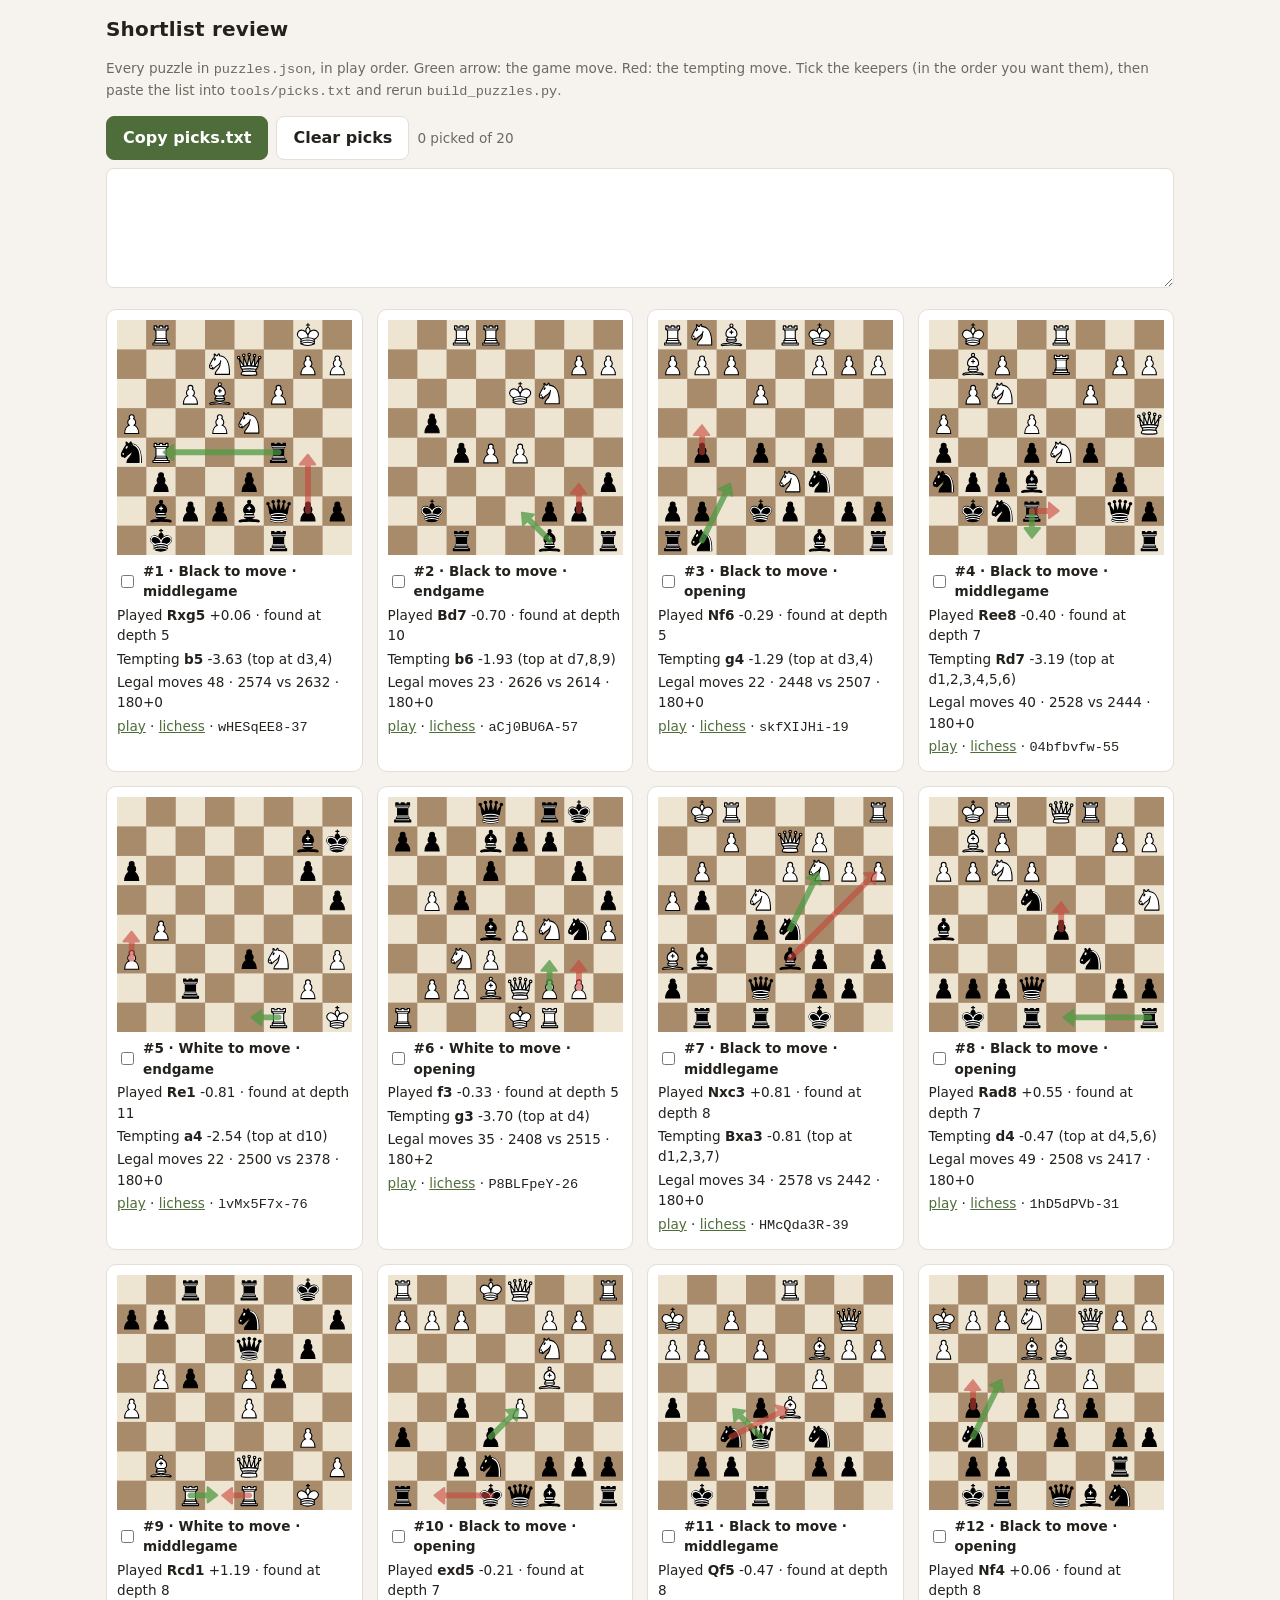
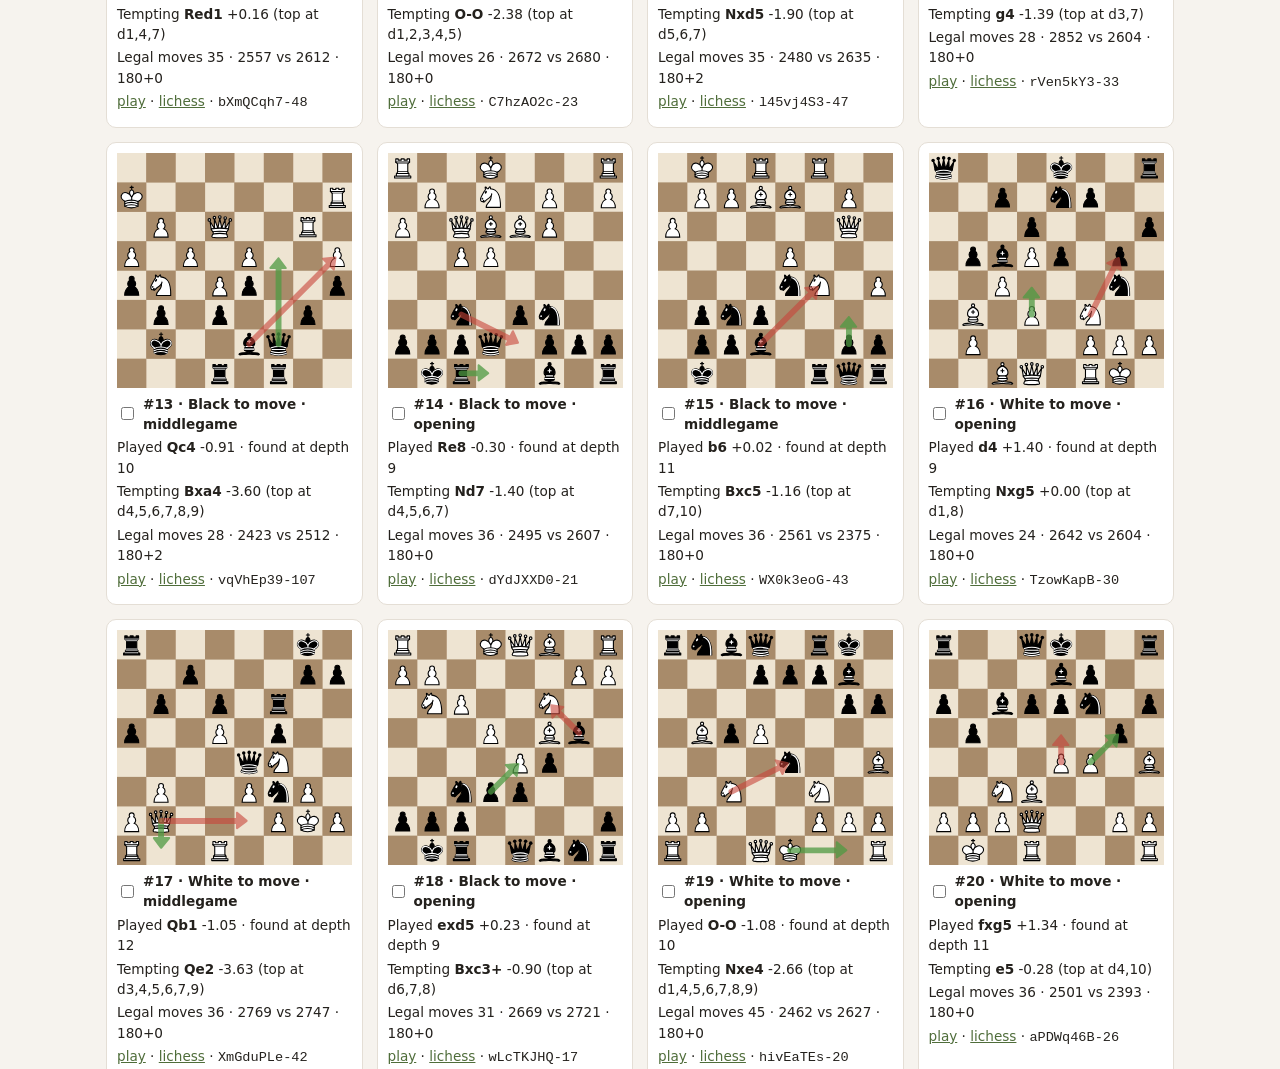
==== site/review.html @ b83c7a9b "Guess the Move prototype: filter pipeline and static daily puzzle page" ====
<!doctype html>
<html lang="en">
<head>
  <meta charset="utf-8">
  <meta name="viewport" content="width=device-width, initial-scale=1">
  <title>Shortlist Review</title>
  <link rel="stylesheet" href="vendor/cm-chessboard/assets/chessboard.css">
  <link rel="stylesheet" href="vendor/cm-chessboard/assets/extensions/arrows/arrows.css">
  <link rel="stylesheet" href="style.css">
  <style>
    main { max-width: 1100px; }
    .grid { display: grid; grid-template-columns: repeat(auto-fill, minmax(240px, 1fr)); gap: 14px; margin-top: 14px; }
    .item { background: var(--surface); border: 1px solid var(--line); border-radius: 10px; padding: 10px; font-size: 0.85rem; }
    .item.picked { outline: 3px solid var(--t-move); }
    .item .mini { width: 100%; margin-bottom: 6px; }
    .item p { margin: 3px 0; }
    .item label { display: flex; gap: 6px; align-items: center; font-weight: 600; cursor: pointer; }
    .bar { display: flex; gap: 8px; flex-wrap: wrap; align-items: center; margin-top: 12px; }
    .legend { color: var(--muted); font-size: 0.85rem; }
    textarea { width: 100%; height: 120px; margin-top: 8px; font-family: ui-monospace, Menlo, monospace; background: var(--surface); color: var(--text); border: 1px solid var(--line); border-radius: 8px; }
  </style>
</head>
<body>
  <main>
    <h1 style="margin-top:14px">Shortlist review</h1>
    <p class="legend">Every puzzle in <code>puzzles.json</code>, in play order. Green arrow: the game move. Red: the tempting move.
      Tick the keepers (in the order you want them), then paste the list into <code>tools/picks.txt</code> and rerun <code>build_puzzles.py</code>.</p>
    <div class="bar">
      <button class="btn primary" id="copy">Copy picks.txt</button>
      <button class="btn" id="clear">Clear picks</button>
      <span id="count" class="legend"></span>
    </div>
    <textarea id="out" readonly></textarea>
    <div class="grid" id="grid"></div>
  </main>
  <script type="module">
    import {Chessboard, COLOR, BORDER_TYPE} from "./vendor/cm-chessboard/Chessboard.js"
    import {Arrows, ARROW_TYPE} from "./vendor/cm-chessboard/extensions/arrows/Arrows.js"

    const KEY = "gtm:review:picks"
    let picks = []
    try { picks = JSON.parse(localStorage.getItem(KEY) || "[]") } catch {}
    const esc = s => String(s).replace(/[&<>"']/g, c => ({"&": "&amp;", "<": "&lt;", ">": "&gt;", '"': "&quot;", "'": "&#39;"}[c]))
    const ev = cp => (cp >= 0 ? "+" : "") + (cp / 100).toFixed(2)

    const {puzzles} = await (await fetch("puzzles.json")).json()
    const grid = document.getElementById("grid")
    puzzles.forEach((p, i) => {
      const el = document.createElement("div")
      el.className = "item"
      el.dataset.id = p.id
      const side = p.fen.split(" ")[1] === "w" ? "White" : "Black"
      el.innerHTML = `
        <div class="mini"></div>
        <label><input type="checkbox"> #${i + 1} · ${side} to move · ${p.phase}</label>
        <p>Played <b>${esc(p.played.san)}</b> ${ev(p.played.cp)} · found at depth ${p.foundDepth}</p>
        <p>Tempting <b>${esc(p.tempting.san)}</b> ${ev(p.tempting.cp)} (top at d${p.tempting.depths.join(",")})</p>
        <p>Legal moves ${Object.keys(p.moves).length} · ${esc(p.game.whiteElo)} vs ${esc(p.game.blackElo)} · ${esc(p.game.timeControl)}</p>
        <p><a href="index.html?n=${i + 1}">play</a> · <a href="${esc(p.game.url)}#${p.history.length}" target="_blank" rel="noopener">lichess</a> · <code>${esc(p.id)}</code></p>`
      grid.appendChild(el)
      const b = new Chessboard(el.querySelector(".mini"), {
        position: p.fen, orientation: side === "White" ? COLOR.white : COLOR.black,
        assetsUrl: "./vendor/cm-chessboard/assets/",
        style: {cssClass: "gtm", borderType: BORDER_TYPE.none, showCoordinates: false, animationDuration: 0},
        extensions: [{class: Arrows}],
      })
      b.addArrow(ARROW_TYPE.success, p.played.uci.slice(0, 2), p.played.uci.slice(2, 4))
      b.addArrow(ARROW_TYPE.danger, p.tempting.uci.slice(0, 2), p.tempting.uci.slice(2, 4))
      const box = el.querySelector("input")
      box.checked = picks.includes(p.id)
      box.onchange = () => {
        picks = picks.filter(x => x !== p.id)
        if (box.checked) picks.push(p.id)
        render()
      }
    })

    function render() {
      try { localStorage.setItem(KEY, JSON.stringify(picks)) } catch {}
      document.querySelectorAll(".item").forEach(el => el.classList.toggle("picked", picks.includes(el.dataset.id)))
      document.getElementById("out").value = picks.join("\n")
      document.getElementById("count").textContent = `${picks.length} picked of ${puzzles.length}`
    }
    document.getElementById("copy").onclick = () => navigator.clipboard.writeText(picks.join("\n") + "\n")
    document.getElementById("clear").onclick = () => {
      picks = []
      document.querySelectorAll(".item input").forEach(b => b.checked = false)
      render()
    }
    render()
  </script>
</body>
</html>
---- site/vendor/cm-chessboard/assets/chessboard.css ----
.cm-chessboard .board.input-enabled .square {
  cursor: pointer; }

.cm-chessboard .coordinates, .cm-chessboard .markers-layer, .cm-chessboard .pieces-layer, .cm-chessboard .markers-top-layer {
  pointer-events: none; }

.cm-chessboard-content .list-inline {
  padding-left: 0;
  list-style: none; }

.cm-chessboard-content .list-inline-item {
  display: inline-block; }
  .cm-chessboard-content .list-inline-item:not(:last-child) {
    margin-right: 1rem; }

.cm-chessboard-content .list-inline {
  padding-left: 0;
  list-style: none; }

.cm-chessboard-content .list-inline-item {
  display: inline-block; }
  .cm-chessboard-content .list-inline-item:not(:last-child) {
    margin-right: 1rem; }

.cm-chessboard-accessibility.visually-hidden {
  width: 1px;
  height: 1px;
  padding: 0;
  margin: -1px;
  overflow: hidden;
  clip: rect(0, 0, 0, 0);
  white-space: nowrap;
  border: 0; }

.cm-chessboard-accessibility button:disabled,
.cm-chessboard-accessibility button:disabled:hover {
  opacity: 0.5;
  cursor: not-allowed;
  pointer-events: none; }

.cm-chessboard.default .board .square.white {
  fill: #ecdab9; }

.cm-chessboard.default .board .square.black {
  fill: #c5a076; }

.cm-chessboard.default.border-type-thin .board .border {
  stroke: #c5a076;
  stroke-width: 0.7%;
  fill: #c5a076; }

.cm-chessboard.default.border-type-none .board .border {
  stroke: #c5a076;
  stroke-width: 0;
  fill: #c5a076; }

.cm-chessboard.default.border-type-frame .board .border {
  fill: #ecdab9;
  stroke: none; }

.cm-chessboard.default.border-type-frame .board .border-inner {
  fill: #c5a076;
  stroke: #c5a076;
  stroke-width: 0.7%; }

.cm-chessboard.default .coordinates {
  pointer-events: none;
  user-select: none; }
  .cm-chessboard.default .coordinates .coordinate {
    fill: #b5936d;
    font-size: 7px;
    cursor: default; }
    .cm-chessboard.default .coordinates .coordinate.black {
      fill: #eeddbf; }
    .cm-chessboard.default .coordinates .coordinate.white {
      fill: #b5936d; }

.cm-chessboard.default-contrast .board .square.white {
  fill: #ecdab9; }

.cm-chessboard.default-contrast .board .square.black {
  fill: #c5a076; }

.cm-chessboard.default-contrast.border-type-thin .board .border {
  stroke: #c5a076;
  stroke-width: 0.7%;
  fill: #c5a076; }

.cm-chessboard.default-contrast.border-type-none .board .border {
  stroke: #c5a076;
  stroke-width: 0;
  fill: #c5a076; }

.cm-chessboard.default-contrast.border-type-frame .board .border {
  fill: #ecdab9;
  stroke: none; }

.cm-chessboard.default-contrast.border-type-frame .board .border-inner {
  fill: #c5a076;
  stroke: #c5a076;
  stroke-width: 0.7%; }

.cm-chessboard.default-contrast .coordinates {
  pointer-events: none;
  user-select: none; }
  .cm-chessboard.default-contrast .coordinates .coordinate {
    fill: #b5936d;
    font-size: 7px;
    cursor: default; }
    .cm-chessboard.default-contrast .coordinates .coordinate.black {
      fill: #333; }
    .cm-chessboard.default-contrast .coordinates .coordinate.white {
      fill: #333; }

.cm-chessboard.green .board .square.white {
  fill: #E0DDCC; }

.cm-chessboard.green .board .square.black {
  fill: #4c946a; }

.cm-chessboard.green.border-type-thin .board .border {
  stroke: #4c946a;
  stroke-width: 0.7%;
  fill: #4c946a; }

.cm-chessboard.green.border-type-none .board .border {
  stroke: #4c946a;
  stroke-width: 0;
  fill: #4c946a; }

.cm-chessboard.green.border-type-frame .board .border {
  fill: #E0DDCC;
  stroke: none; }

.cm-chessboard.green.border-type-frame .board .border-inner {
  fill: #4c946a;
  stroke: #4c946a;
  stroke-width: 0.7%; }

.cm-chessboard.green .coordinates {
  pointer-events: none;
  user-select: none; }
  .cm-chessboard.green .coordinates .coordinate {
    fill: #468862;
    font-size: 7px;
    cursor: default; }
    .cm-chessboard.green .coordinates .coordinate.black {
      fill: #e2e0d0; }
    .cm-chessboard.green .coordinates .coordinate.white {
      fill: #468862; }

.cm-chessboard.blue .board .square.white {
  fill: #d8ecfb; }

.cm-chessboard.blue .board .square.black {
  fill: #86afcf; }

.cm-chessboard.blue.border-type-thin .board .border {
  stroke: #86afcf;
  stroke-width: 0.7%;
  fill: #86afcf; }

.cm-chessboard.blue.border-type-none .board .border {
  stroke: #86afcf;
  stroke-width: 0;
  fill: #86afcf; }

.cm-chessboard.blue.border-type-frame .board .border {
  fill: #d8ecfb;
  stroke: none; }

.cm-chessboard.blue.border-type-frame .board .border-inner {
  fill: #86afcf;
  stroke: #86afcf;
  stroke-width: 0.7%; }

.cm-chessboard.blue .coordinates {
  pointer-events: none;
  user-select: none; }
  .cm-chessboard.blue .coordinates .coordinate {
    fill: #7ba1be;
    font-size: 7px;
    cursor: default; }
    .cm-chessboard.blue .coordinates .coordinate.black {
      fill: #dbeefb; }
    .cm-chessboard.blue .coordinates .coordinate.white {
      fill: #7ba1be; }

.cm-chessboard.chess-club .board .square.white {
  fill: #E6D3B1; }

.cm-chessboard.chess-club .board .square.black {
  fill: #AF6B3F; }

.cm-chessboard.chess-club.border-type-thin .board .border {
  stroke: #692e2b;
  stroke-width: 0.7%;
  fill: #AF6B3F; }

.cm-chessboard.chess-club.border-type-none .board .border {
  stroke: #692e2b;
  stroke-width: 0;
  fill: #AF6B3F; }

.cm-chessboard.chess-club.border-type-frame .board .border {
  fill: #692e2b;
  stroke: none; }

.cm-chessboard.chess-club.border-type-frame .board .border-inner {
  fill: #AF6B3F;
  stroke: #692e2b;
  stroke-width: 0.7%; }

.cm-chessboard.chess-club .coordinates {
  pointer-events: none;
  user-select: none; }
  .cm-chessboard.chess-club .coordinates .coordinate {
    fill: #E6D3B1;
    font-size: 7px;
    cursor: default; }
    .cm-chessboard.chess-club .coordinates .coordinate.black {
      fill: #E6D3B1; }
    .cm-chessboard.chess-club .coordinates .coordinate.white {
      fill: #AF6B3F; }

.cm-chessboard.chessboard-js .board .square.white {
  fill: #f0d9b5; }

.cm-chessboard.chessboard-js .board .square.black {
  fill: #b58863; }

.cm-chessboard.chessboard-js.border-type-thin .board .border {
  stroke: #404040;
  stroke-width: 0.7%;
  fill: #b58863; }

.cm-chessboard.chessboard-js.border-type-none .board .border {
  stroke: #404040;
  stroke-width: 0;
  fill: #b58863; }

.cm-chessboard.chessboard-js.border-type-frame .board .border {
  fill: #f0d9b5;
  stroke: none; }

.cm-chessboard.chessboard-js.border-type-frame .board .border-inner {
  fill: #b58863;
  stroke: #404040;
  stroke-width: 0.7%; }

.cm-chessboard.chessboard-js .coordinates {
  pointer-events: none;
  user-select: none; }
  .cm-chessboard.chessboard-js .coordinates .coordinate {
    fill: #404040;
    font-size: 7px;
    cursor: default; }
    .cm-chessboard.chessboard-js .coordinates .coordinate.black {
      fill: #f0d9b5; }
    .cm-chessboard.chessboard-js .coordinates .coordinate.white {
      fill: #b58863; }

.cm-chessboard.black-and-white .board .square.white {
  fill: #ffffff; }

.cm-chessboard.black-and-white .board .square.black {
  fill: #9c9c9c; }

.cm-chessboard.black-and-white.border-type-thin .board .border {
  stroke: #9c9c9c;
  stroke-width: 0.7%;
  fill: #9c9c9c; }

.cm-chessboard.black-and-white.border-type-none .board .border {
  stroke: #9c9c9c;
  stroke-width: 0;
  fill: #9c9c9c; }

.cm-chessboard.black-and-white.border-type-frame .board .border {
  fill: #ffffff;
  stroke: none; }

.cm-chessboard.black-and-white.border-type-frame .board .border-inner {
  fill: #9c9c9c;
  stroke: #9c9c9c;
  stroke-width: 0.7%; }

.cm-chessboard.black-and-white .coordinates {
  pointer-events: none;
  user-select: none; }
  .cm-chessboard.black-and-white .coordinates .coordinate {
    fill: #909090;
    font-size: 7px;
    cursor: default; }
    .cm-chessboard.black-and-white .coordinates .coordinate.black {
      fill: white; }
    .cm-chessboard.black-and-white .coordinates .coordinate.white {
      fill: #909090; }

/* Keyboard focus indicator for accessibility */
.cm-chessboard .keyboard-focus-indicator .keyboard-focus {
  fill: none;
  stroke: #0066cc;
  stroke-width: 3px;
  pointer-events: none; }

.cm-chessboard .keyboard-focus-indicator .keyboard-from-square {
  fill: rgba(0, 102, 204, 0.3);
  stroke: #0066cc;
  stroke-width: 2px;
  pointer-events: none; }

/* High contrast focus indicator */
.cm-chessboard:focus {
  outline: 2px solid #0066cc;
  outline-offset: 2px; }

/*# sourceMappingURL=chessboard.css.map */
---- site/vendor/cm-chessboard/assets/extensions/arrows/arrows.css ----
.cm-chessboard .arrow-warning .arrow-head {
  fill: orange;
  fill-rule: nonzero;
}
.cm-chessboard .arrow-warning .arrow-line {
  stroke: orange;
  stroke-linecap: round;
  opacity: 0.6;
}
.cm-chessboard .arrow-danger .arrow-head {
  fill: red;
  fill-rule: nonzero;
}
.cm-chessboard .arrow-danger .arrow-line {
  stroke: red;
  stroke-linecap: round;
  opacity: 0.5;
}
.cm-chessboard .arrow-success .arrow-head {
  fill: green;
  fill-rule: nonzero;
}
.cm-chessboard .arrow-success .arrow-line {
  stroke: green;
  stroke-linecap: round;
  opacity: 0.5;
}
.cm-chessboard .arrow-info .arrow-head {
  fill: blue;
  fill-rule: nonzero;
}
.cm-chessboard .arrow-info .arrow-line {
  stroke: blue;
  stroke-linecap: round;
  opacity: 0.4;
}
.cm-chessboard .arrow-secondary .arrow-head {
  fill: #666;
  fill-rule: nonzero;
}
.cm-chessboard .arrow-secondary .arrow-line {
  stroke: #666;
  stroke-linecap: butt;
  opacity: 0.5;
}

/*# sourceMappingURL=arrows.css.map */
---- site/style.css ----
:root {
  --bg: #f6f3ee;
  --surface: #ffffff;
  --text: #24211d;
  --muted: #6f6860;
  --line: #e4ded5;
  --accent: #4f6d3a;
  --accent-text: #ffffff;
  --sq-light: #eee4d2;
  --sq-dark: #a88b6a;
  --coord-light: #8c7154;
  --coord-dark: #f3ebdd;
  --t-move: #4f9a43;
  --t-excellent: #d1a72c;
  --t-good: #db7d2b;
  --t-mistake: #c8453a;
  --t-blunder: #2d2a27;
  --t-empty: #e9e3da;
  --mark: rgba(214, 177, 58, 0.45);
  color-scheme: light;
}

@media (prefers-color-scheme: dark) {
  :root:not([data-theme="light"]) {
    --bg: #1b1a18;
    --surface: #252321;
    --text: #ece7df;
    --muted: #a39b90;
    --line: #38342f;
    --accent: #7fa65f;
    --accent-text: #15140f;
    --sq-light: #d9cdb8;
    --sq-dark: #8e7357;
    --t-blunder: #5c5650;
    --t-empty: #34312d;
    color-scheme: dark;
  }
}

:root[data-theme="dark"] {
  --bg: #1b1a18;
  --surface: #252321;
  --text: #ece7df;
  --muted: #a39b90;
  --line: #38342f;
  --accent: #7fa65f;
  --accent-text: #15140f;
  --sq-light: #d9cdb8;
  --sq-dark: #8e7357;
  --t-blunder: #5c5650;
  --t-empty: #34312d;
  color-scheme: dark;
}

* { box-sizing: border-box; }

html { -webkit-text-size-adjust: 100%; }

body {
  margin: 0;
  background: var(--bg);
  color: var(--text);
  font: 16px/1.5 system-ui, -apple-system, "Segoe UI", sans-serif;
}

a { color: var(--accent); }

.top, main, .foot {
  max-width: 560px;
  margin: 0 auto;
  padding: 0 16px;
}

.top {
  display: flex;
  align-items: center;
  justify-content: space-between;
  gap: 12px;
  padding-top: 14px;
  padding-bottom: 6px;
  border-bottom: 1px solid var(--line);
}

h1 {
  font-size: 1.25rem;
  letter-spacing: 0.01em;
  margin: 0;
}

.day-nav {
  display: flex;
  align-items: center;
  gap: 6px;
  font-size: 0.9rem;
  color: var(--muted);
  font-variant-numeric: tabular-nums;
}

.icon-btn {
  width: 32px;
  height: 32px;
  border-radius: 8px;
  border: 1px solid var(--line);
  background: var(--surface);
  color: var(--text);
  font-size: 1.2rem;
  line-height: 1;
  cursor: pointer;
}

.icon-btn:disabled { opacity: 0.35; cursor: default; }

.prompt { margin: 14px 0 10px; }
.prompt-main { margin: 0; font-size: 1.05rem; }
.prompt-sub { margin: 2px 0 0; color: var(--muted); font-size: 0.85rem; }
.elo, .muted { color: var(--muted); font-weight: normal; }

.board-wrap {
  width: 100%;
  border-radius: 6px;
  overflow: hidden;
  box-shadow: 0 2px 12px rgba(0, 0, 0, 0.12);
}

#board { width: 100%; }

/* Board theme */
.cm-chessboard.gtm .board .square.white { fill: var(--sq-light); }
.cm-chessboard.gtm .board .square.black { fill: var(--sq-dark); }
.cm-chessboard.gtm.border-type-none .board .border { stroke-width: 0; fill: var(--sq-dark); }
.cm-chessboard.gtm .coordinates .coordinate { font-size: 7px; pointer-events: none; user-select: none; }
.cm-chessboard.gtm .coordinates .coordinate.black { fill: var(--coord-dark); }
.cm-chessboard.gtm .coordinates .coordinate.white { fill: var(--coord-light); }
.cm-chessboard .markers .marker.marker-square { fill: var(--mark); opacity: 1; }
.cm-chessboard .arrow-success .arrow-head { fill: var(--t-move); }
.cm-chessboard .arrow-success .arrow-line { stroke: var(--t-move); opacity: 0.75; }
.cm-chessboard .arrow-danger .arrow-head { fill: var(--t-mistake); }
.cm-chessboard .arrow-danger .arrow-line { stroke: var(--t-mistake); opacity: 0.6; }

/* Tries */
.tries {
  display: grid;
  grid-template-columns: repeat(3, 1fr);
  gap: 8px;
  margin: 14px 0 8px;
}

.try {
  height: 44px;
  border-radius: 8px;
  display: flex;
  align-items: center;
  justify-content: center;
  font-weight: 700;
  font-size: 1.05rem;
  color: #fff;
  background: var(--t-empty);
  transition: background 0.25s;
}

.try.tier-excellent { background: var(--t-excellent); color: #2b2210; }
.try.tier-move { background: var(--t-move); }
.try.tier-good { background: var(--t-good); }
.try.tier-mistake { background: var(--t-mistake); }
.try.tier-blunder { background: var(--t-blunder); }

.feedback {
  min-height: 1.5em;
  margin: 4px 0 0;
  font-weight: 600;
}

.feedback.tier-move { color: var(--t-move); }
.feedback.tier-mistake, .feedback.tier-blunder { color: var(--t-mistake); }
.feedback.tier-good { color: var(--t-good); }
.feedback.tier-excellent { color: var(--t-excellent); }

.hint { margin: 2px 0 0; color: var(--muted); min-height: 1.5em; }

/* Reveal */
.reveal { margin: 18px 0 8px; }

.card {
  background: var(--surface);
  border: 1px solid var(--line);
  border-radius: 10px;
  padding: 12px 14px;
  margin-bottom: 12px;
}

.card h2 {
  font-size: 1.05rem;
  margin: 0 0 6px;
  display: flex;
  align-items: center;
  gap: 8px;
  flex-wrap: wrap;
}

.card p { margin: 6px 0; }

.dot {
  width: 10px;
  height: 10px;
  border-radius: 50%;
  display: inline-block;
}

.dot.ok { background: var(--t-move); }
.dot.bad { background: var(--t-mistake); }

.move-chip {
  font-family: ui-monospace, SFMono-Regular, Menlo, monospace;
  background: var(--bg);
  border: 1px solid var(--line);
  border-radius: 6px;
  padding: 0 6px;
}

.line-label {
  font-size: 0.75rem;
  text-transform: uppercase;
  letter-spacing: 0.06em;
  color: var(--muted);
  margin-bottom: 2px !important;
}

.line { display: flex; flex-wrap: wrap; gap: 4px; }

.step {
  font: inherit;
  font-family: ui-monospace, SFMono-Regular, Menlo, monospace;
  font-size: 0.9rem;
  background: transparent;
  color: var(--text);
  border: 1px solid transparent;
  border-radius: 6px;
  padding: 1px 5px;
  cursor: pointer;
}

.step:hover { border-color: var(--line); }
.step.active { background: var(--accent); color: var(--accent-text); }
.step .num { color: var(--muted); margin-right: 2px; }
.step.active .num { color: inherit; }

.meta { font-size: 0.92rem; }
.mono { font-family: ui-monospace, SFMono-Regular, Menlo, monospace; font-size: 0.85rem; }
details summary { cursor: pointer; color: var(--muted); }

.share-row { display: flex; gap: 8px; flex-wrap: wrap; }

.btn {
  font: inherit;
  font-weight: 600;
  padding: 9px 16px;
  border-radius: 8px;
  border: 1px solid var(--line);
  background: var(--surface);
  color: var(--text);
  cursor: pointer;
}

.btn.primary { background: var(--accent); color: var(--accent-text); border-color: var(--accent); }

.share-preview {
  margin: 10px 0 0;
  padding: 8px 10px;
  border-radius: 8px;
  background: var(--surface);
  border: 1px dashed var(--line);
  font-size: 0.9rem;
  white-space: pre-wrap;
}

.foot {
  margin-top: 28px;
  padding-bottom: 28px;
  color: var(--muted);
  font-size: 0.8rem;
}

/* Wide screens: reveal sits beside the board so lines can be stepped through */
@media (min-width: 980px) {
  body.revealed .top, body.revealed .foot { max-width: 1080px; }
  body.revealed main {
    max-width: 1080px;
    display: grid;
    grid-template-columns: minmax(0, 540px) minmax(0, 1fr);
    gap: 28px;
    align-items: start;
  }
  body.revealed .reveal { margin-top: 14px; }
}
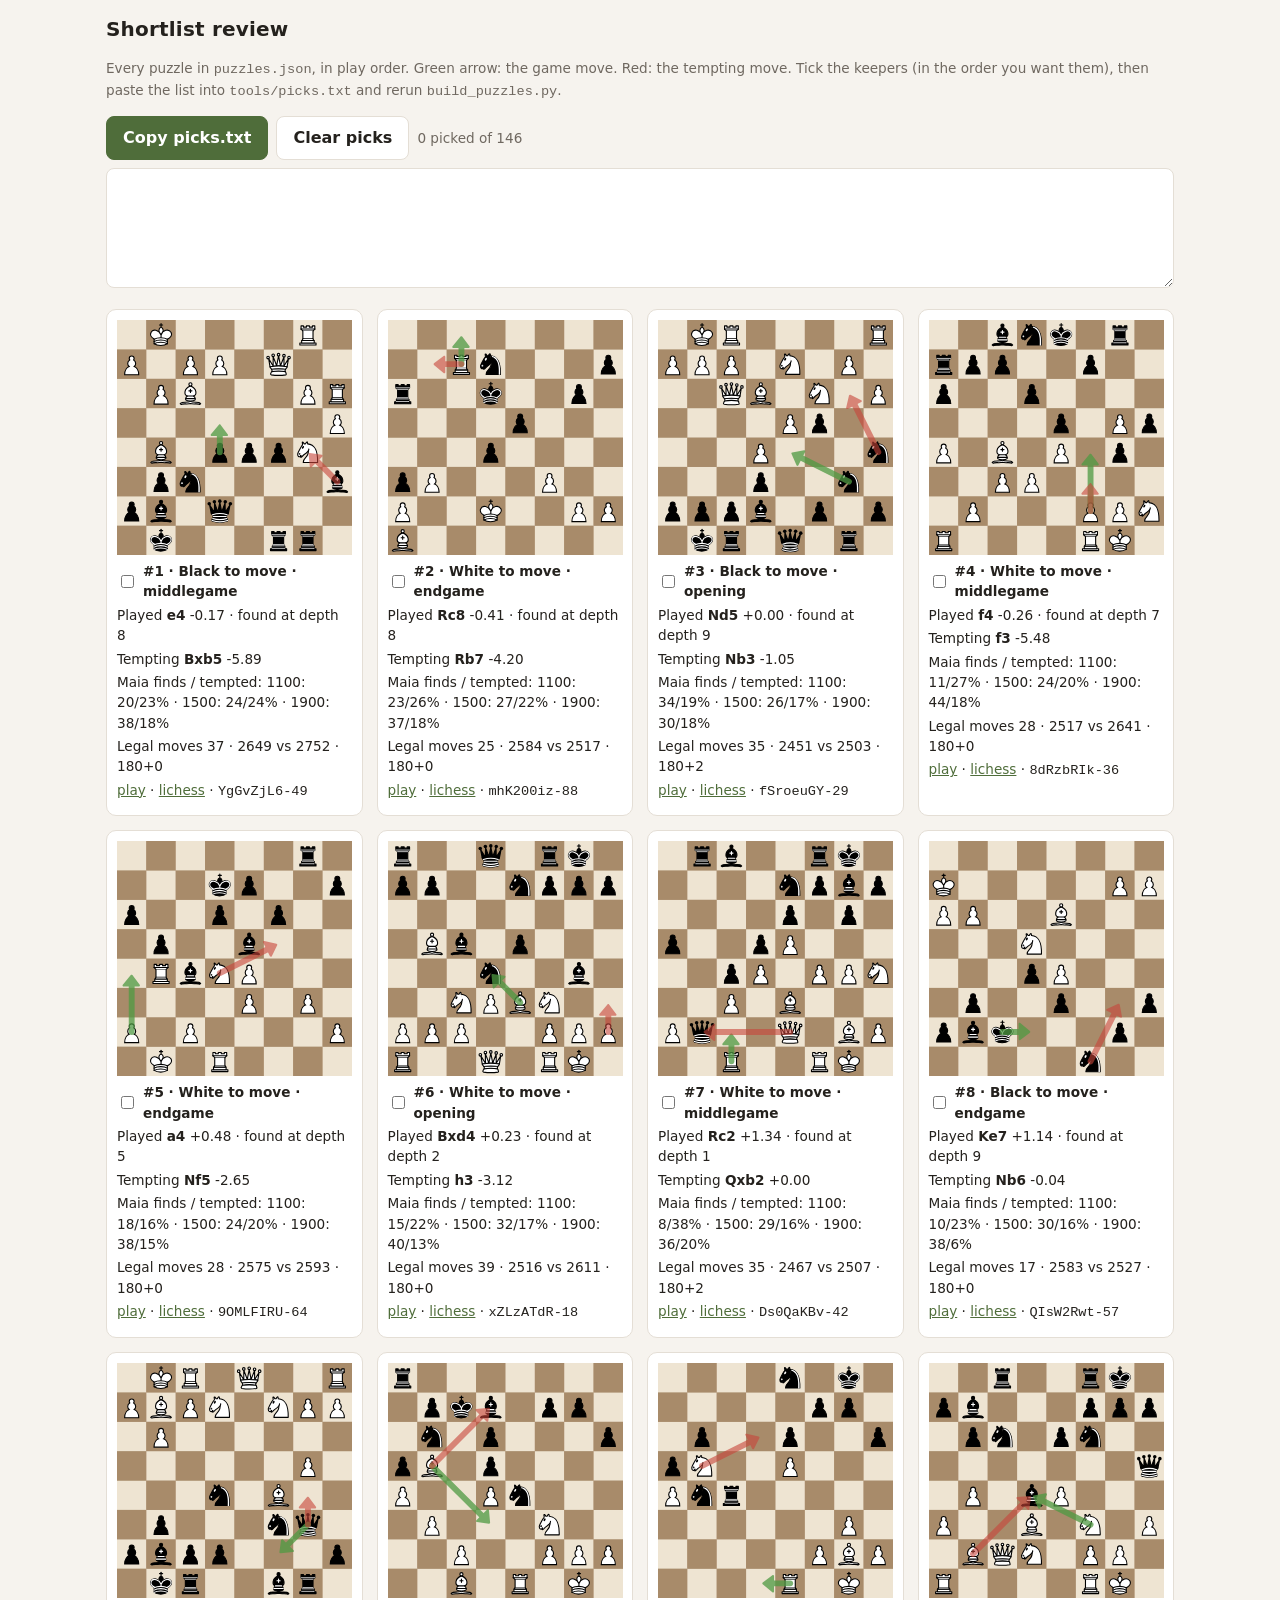
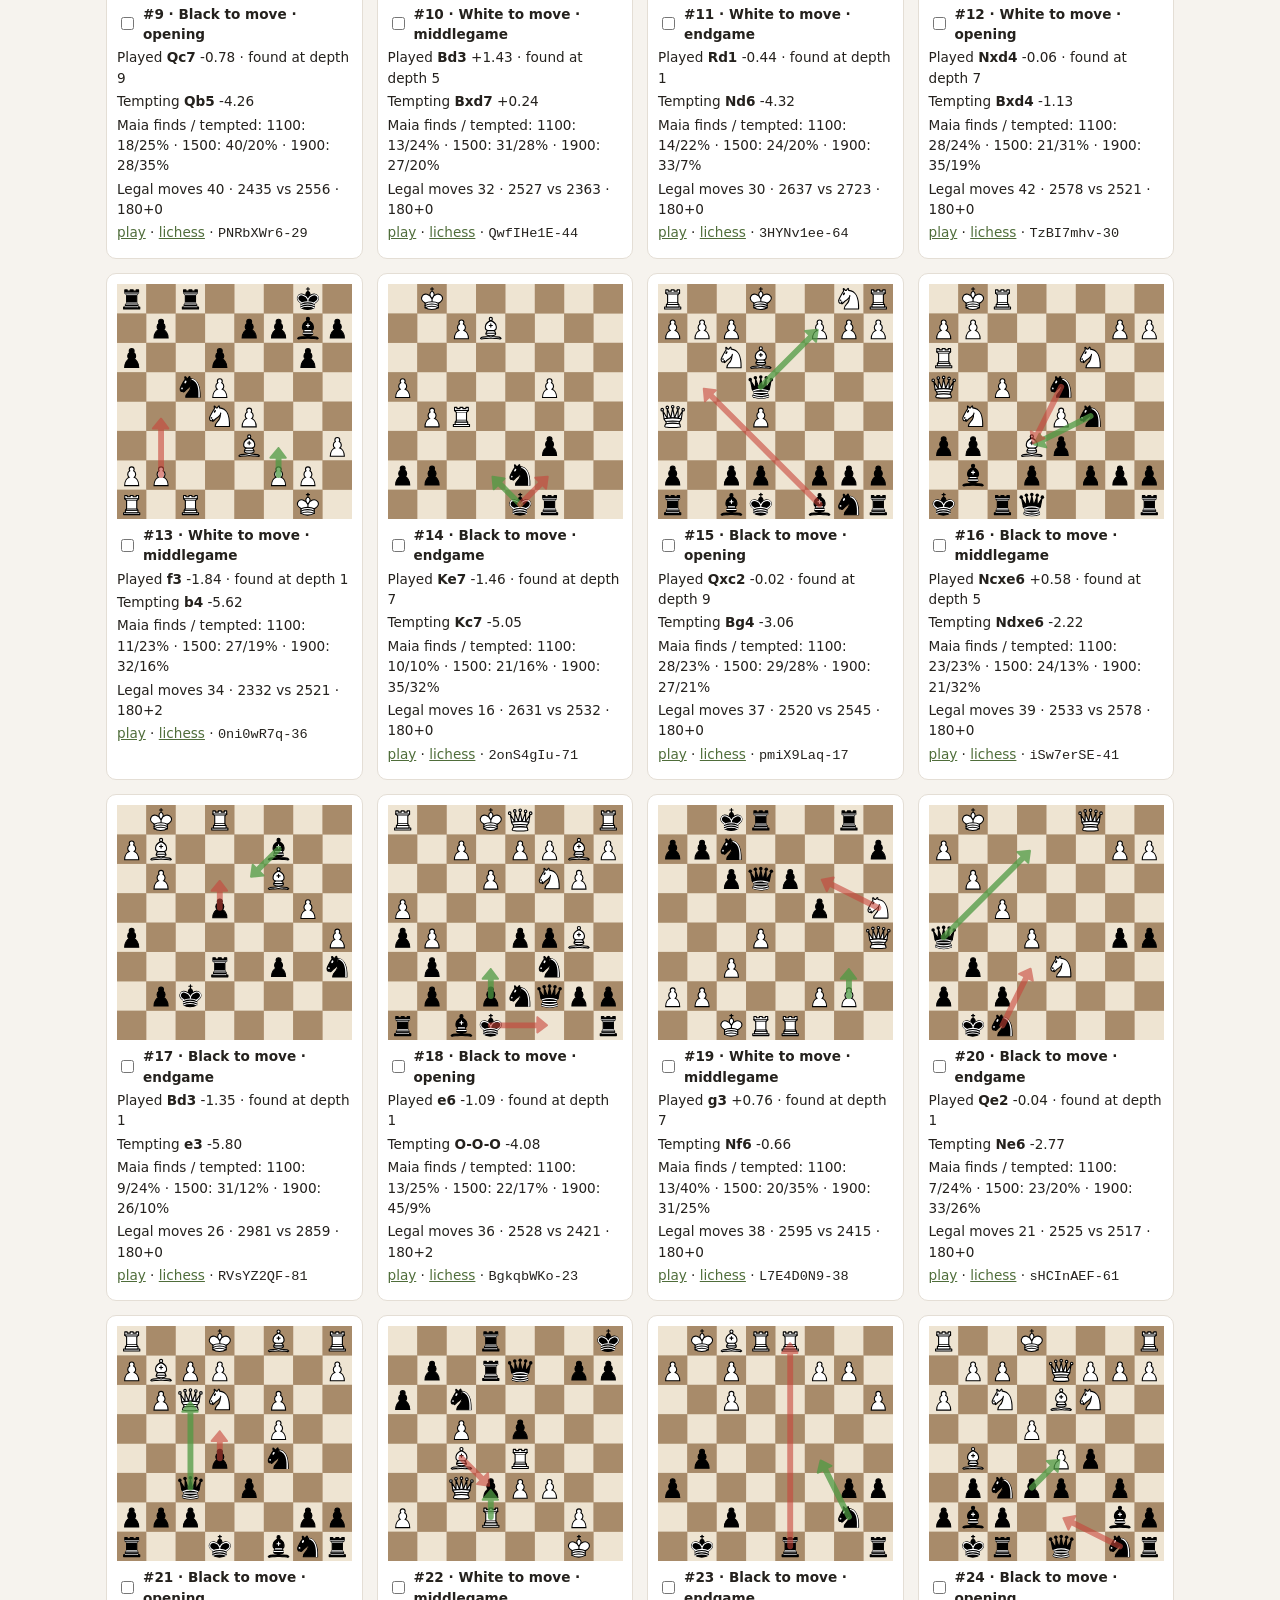
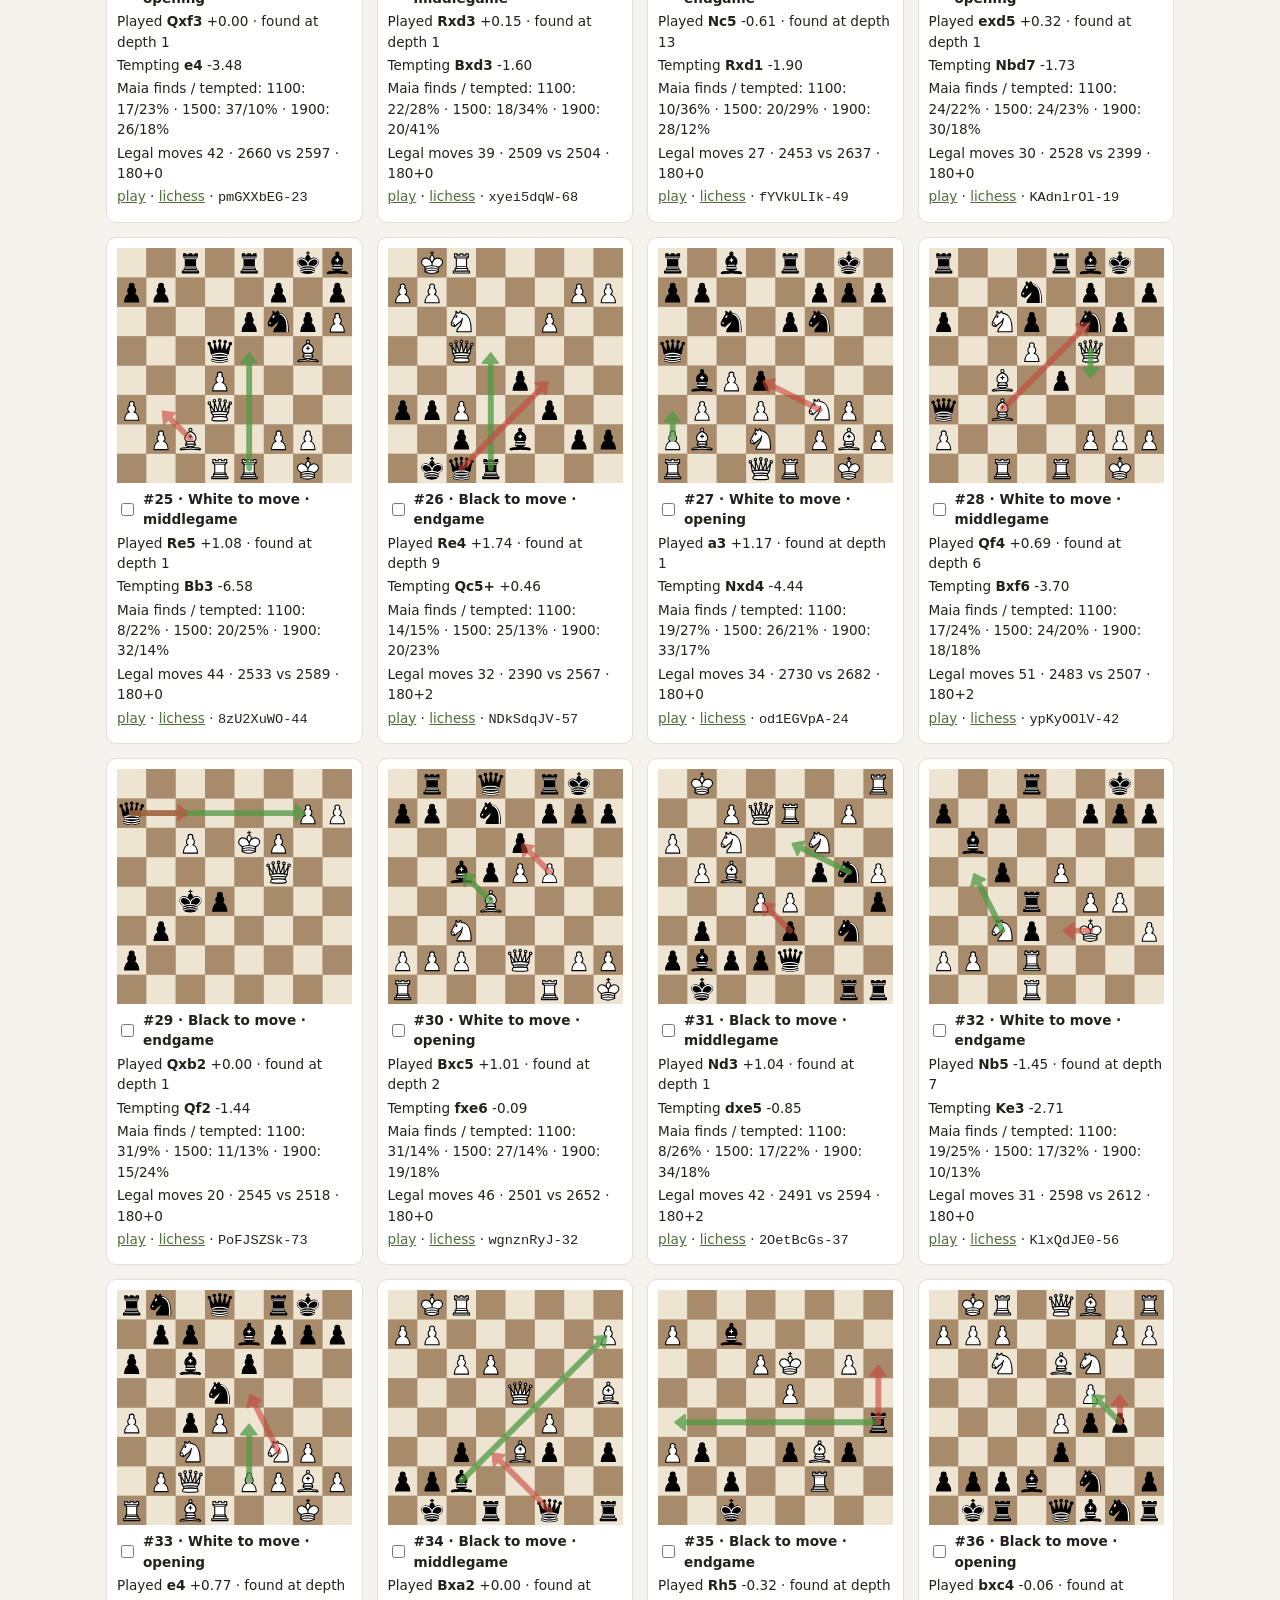
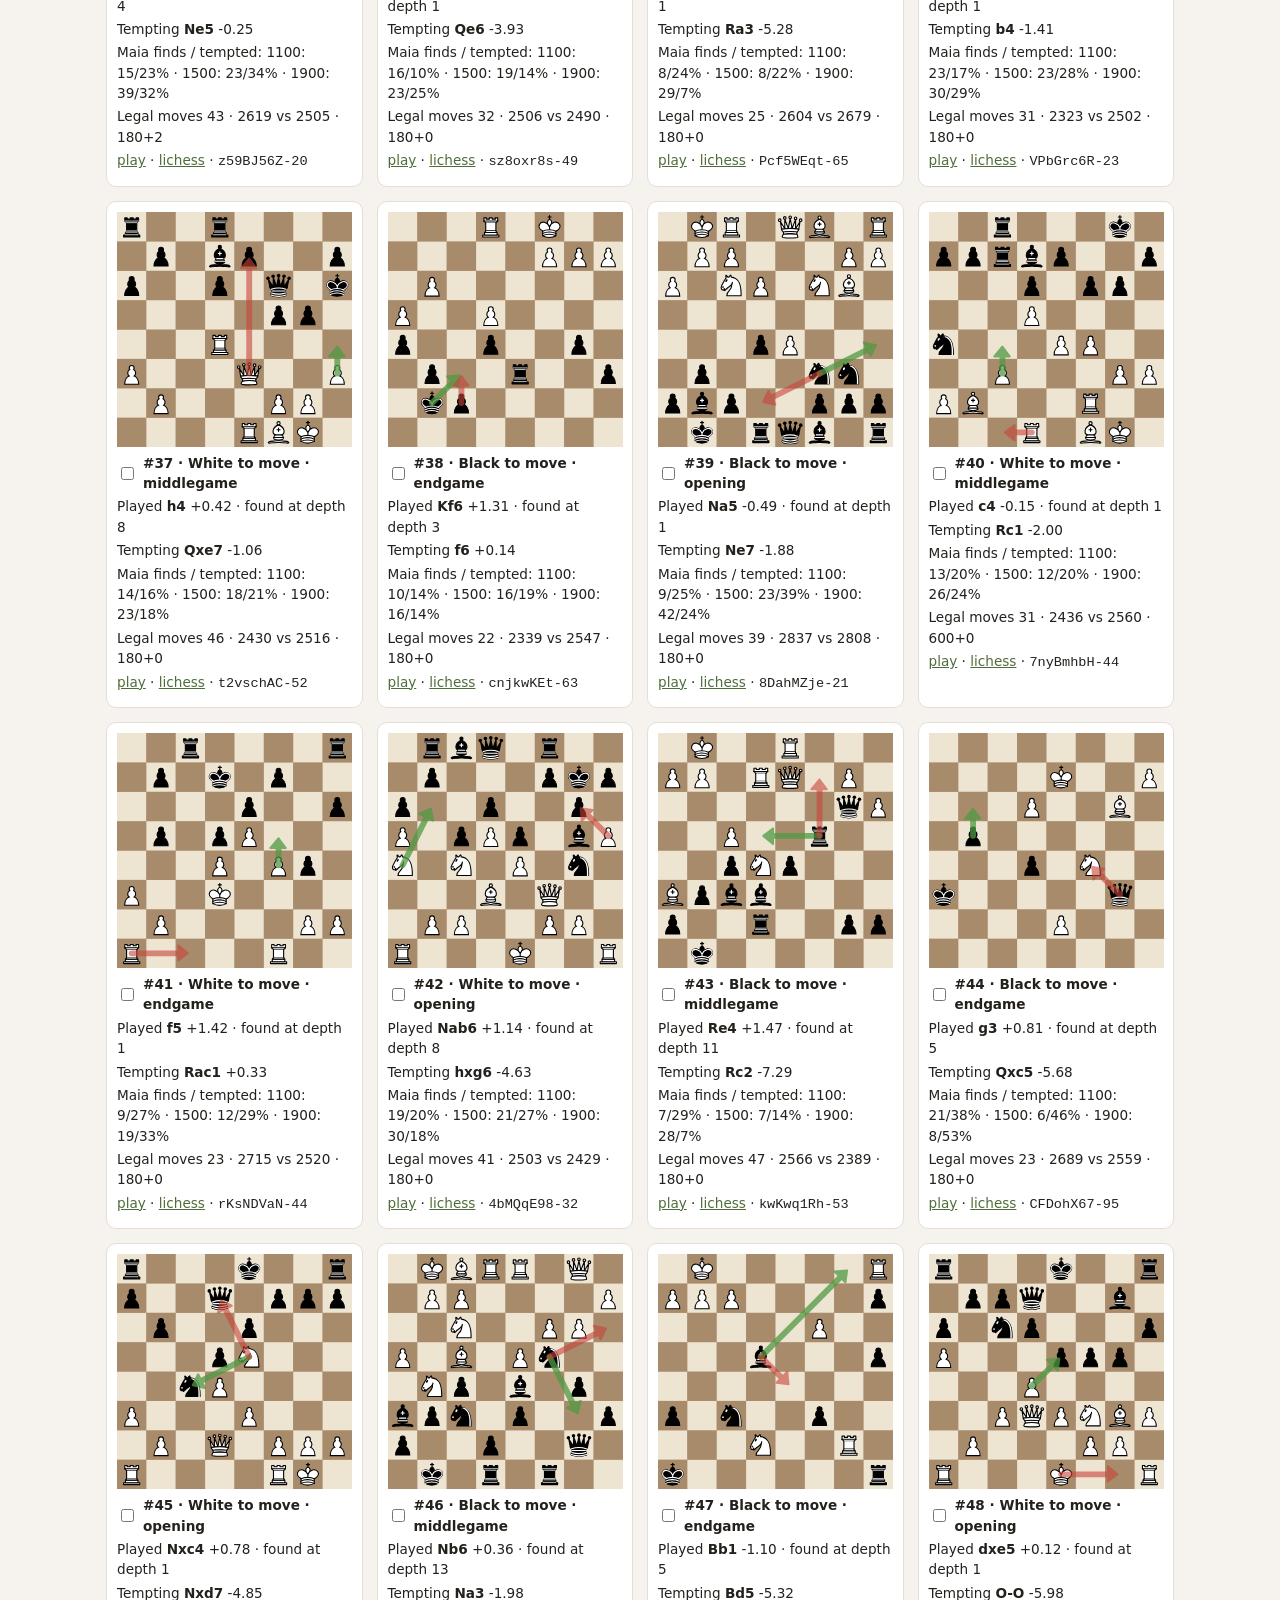
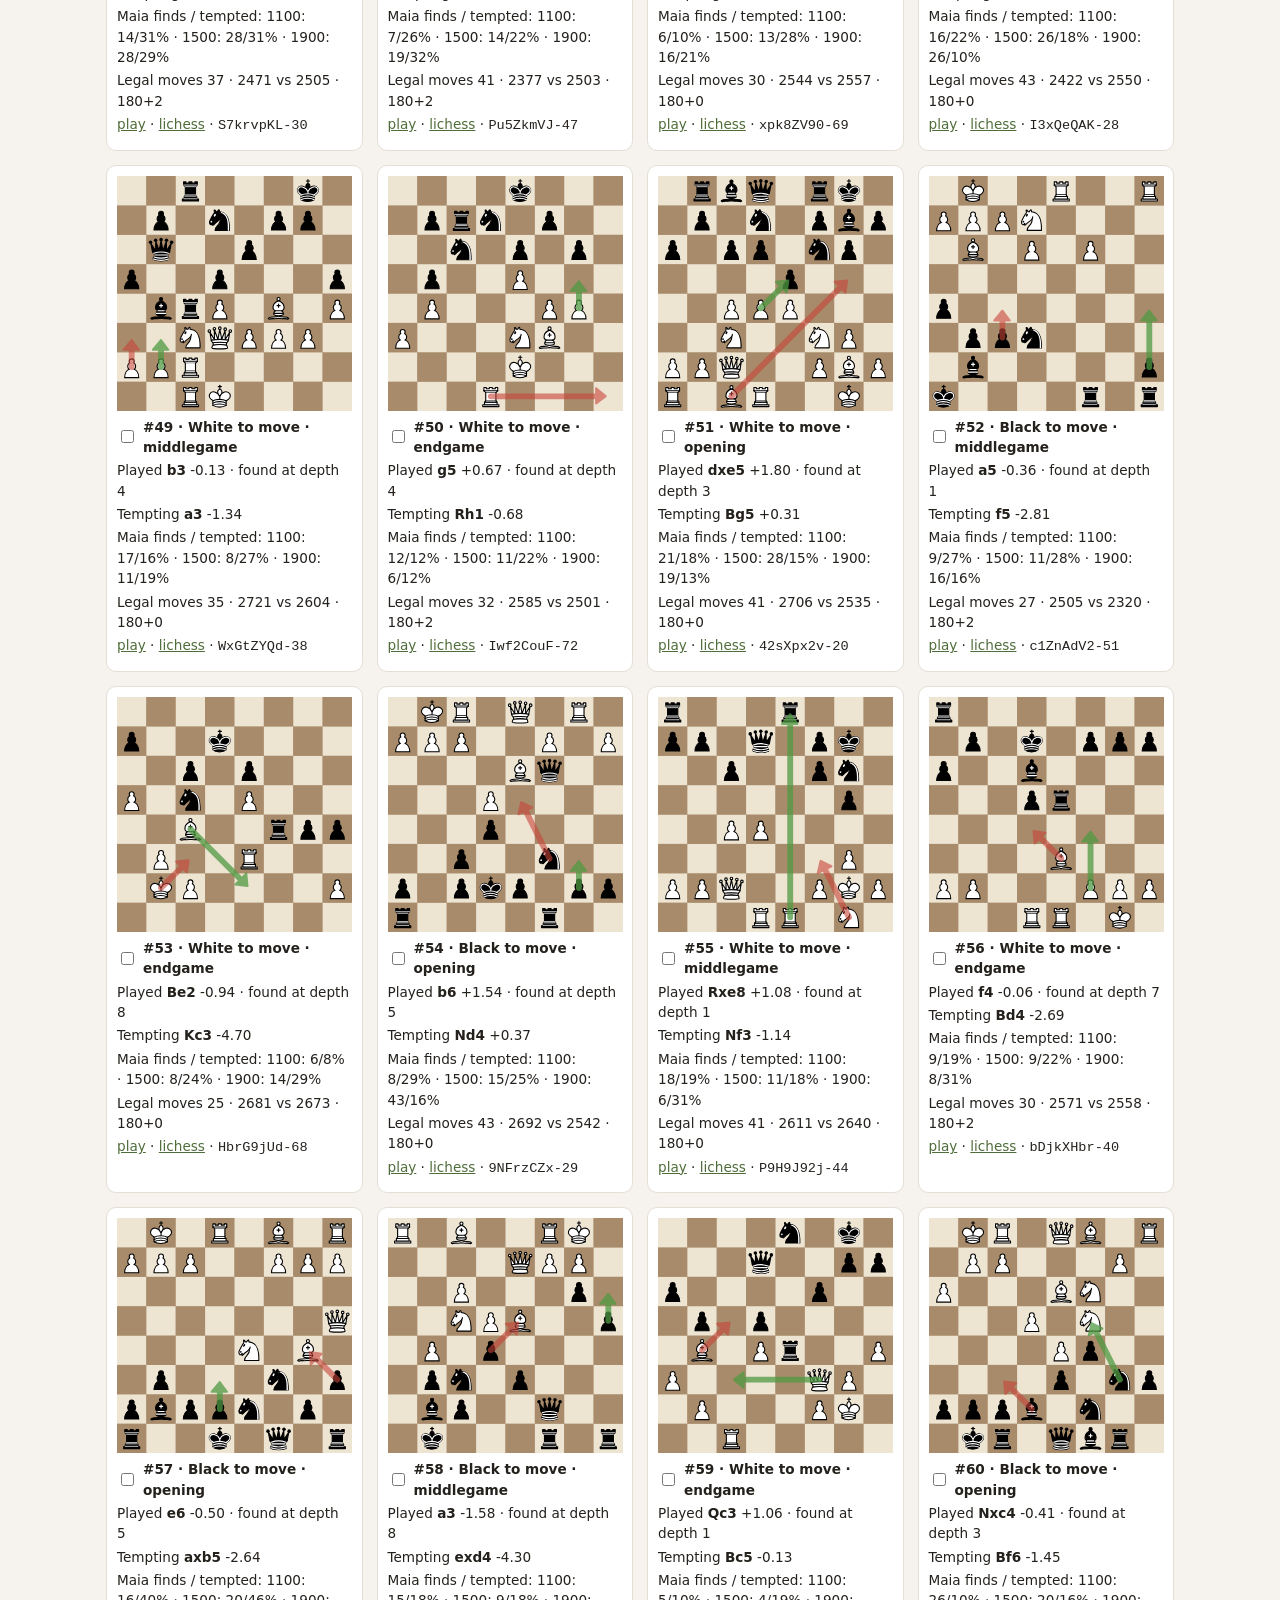
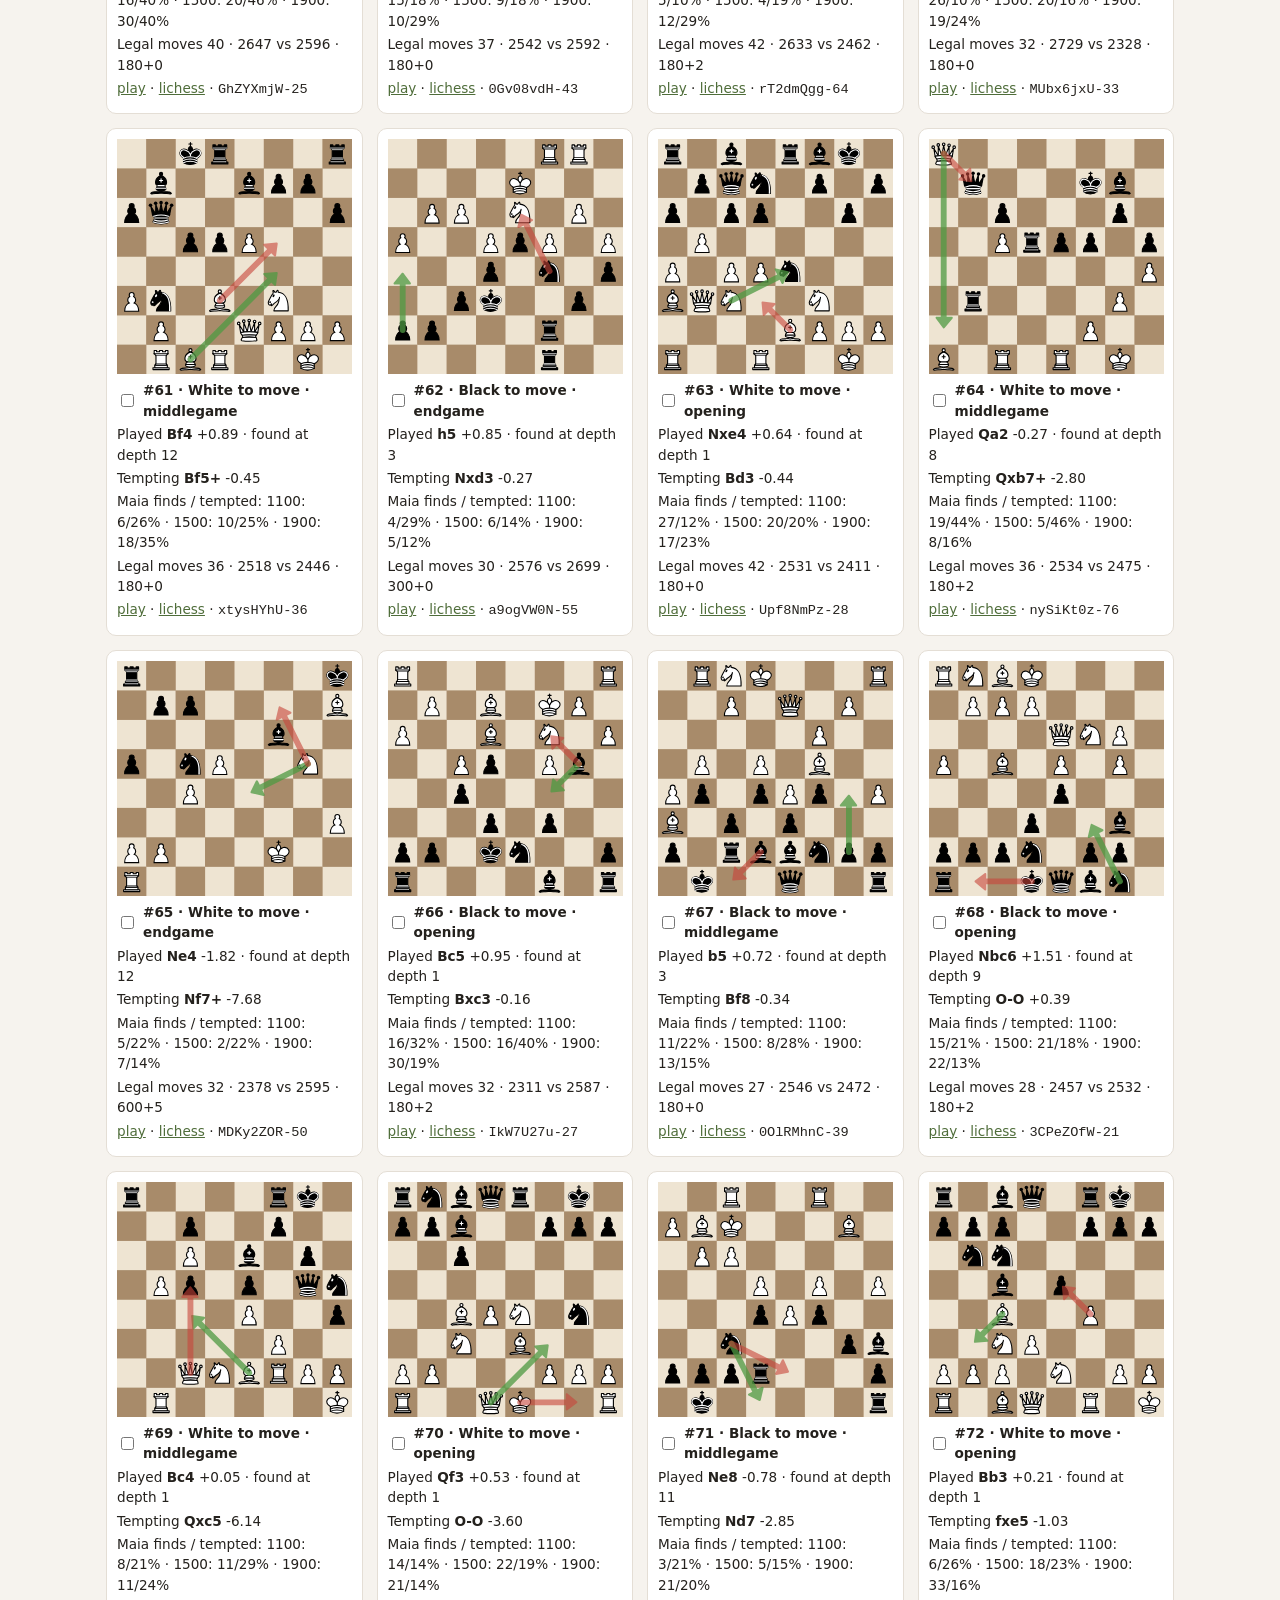
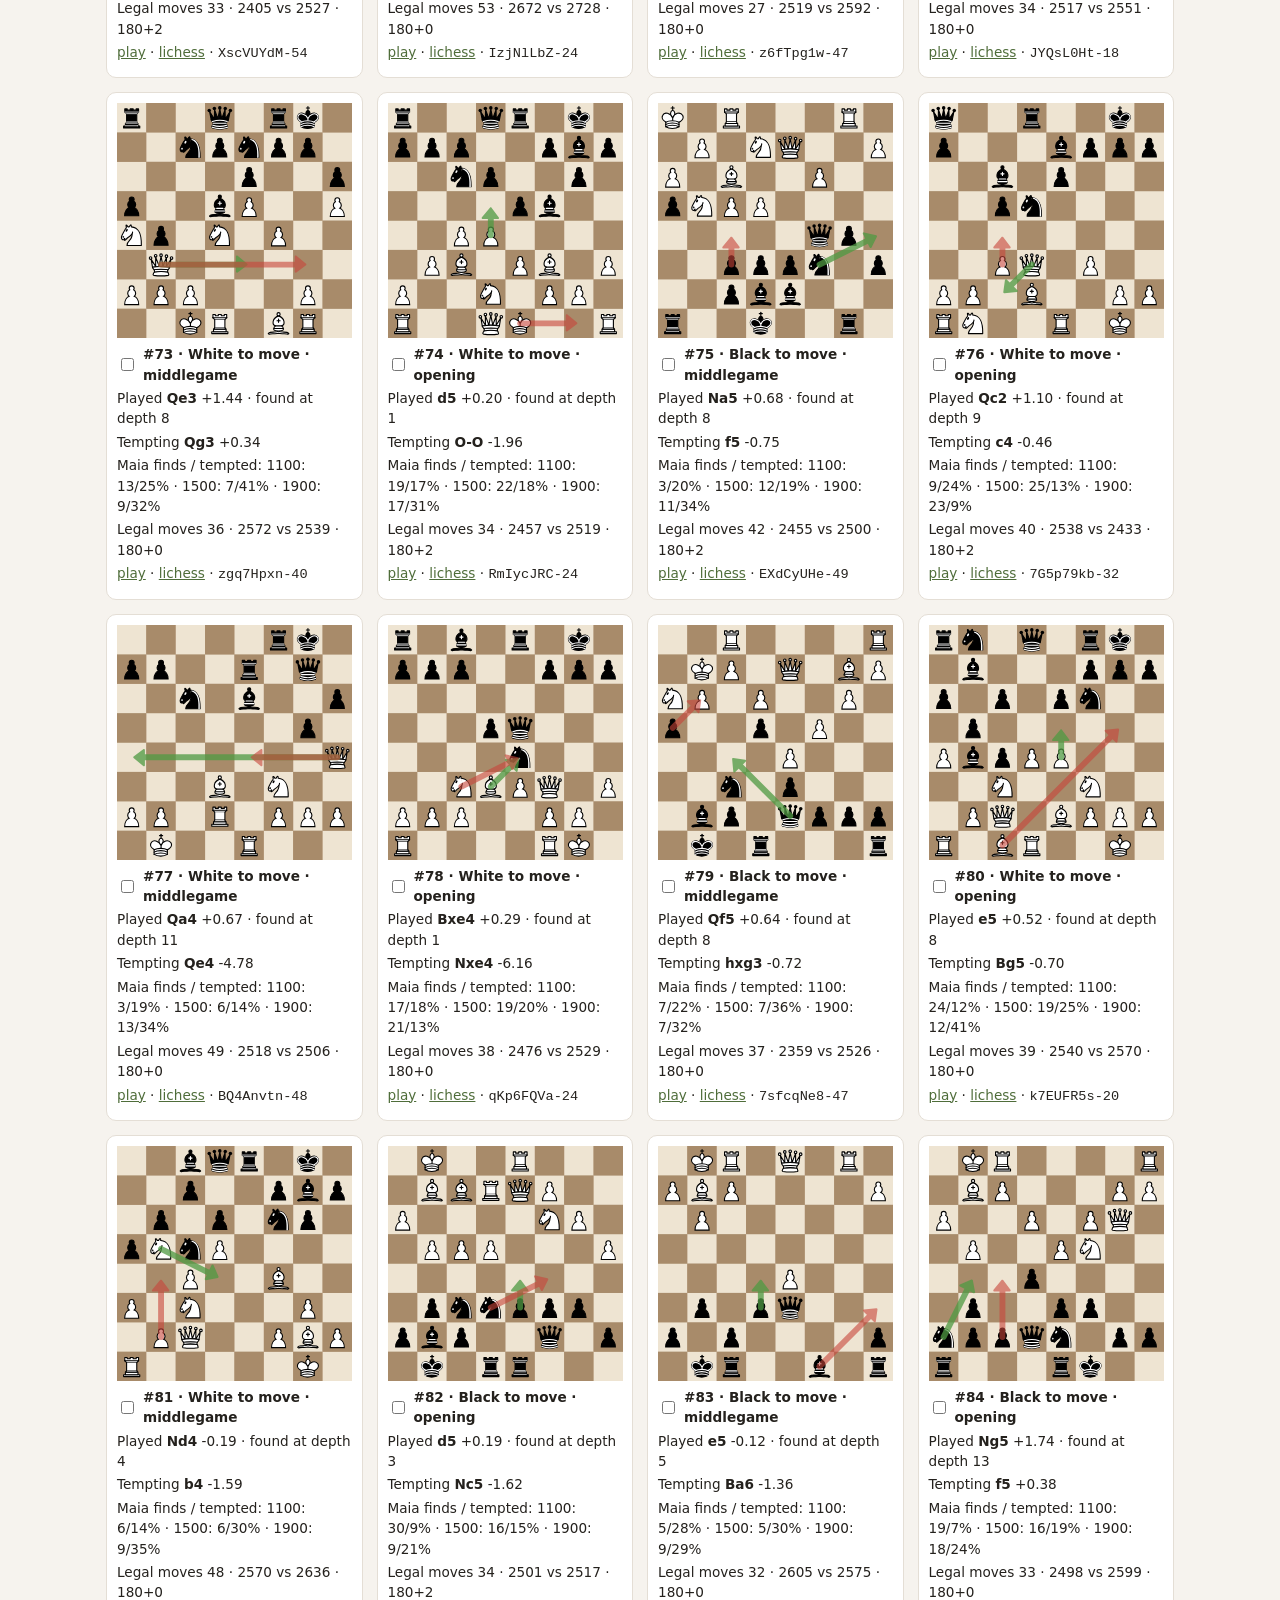
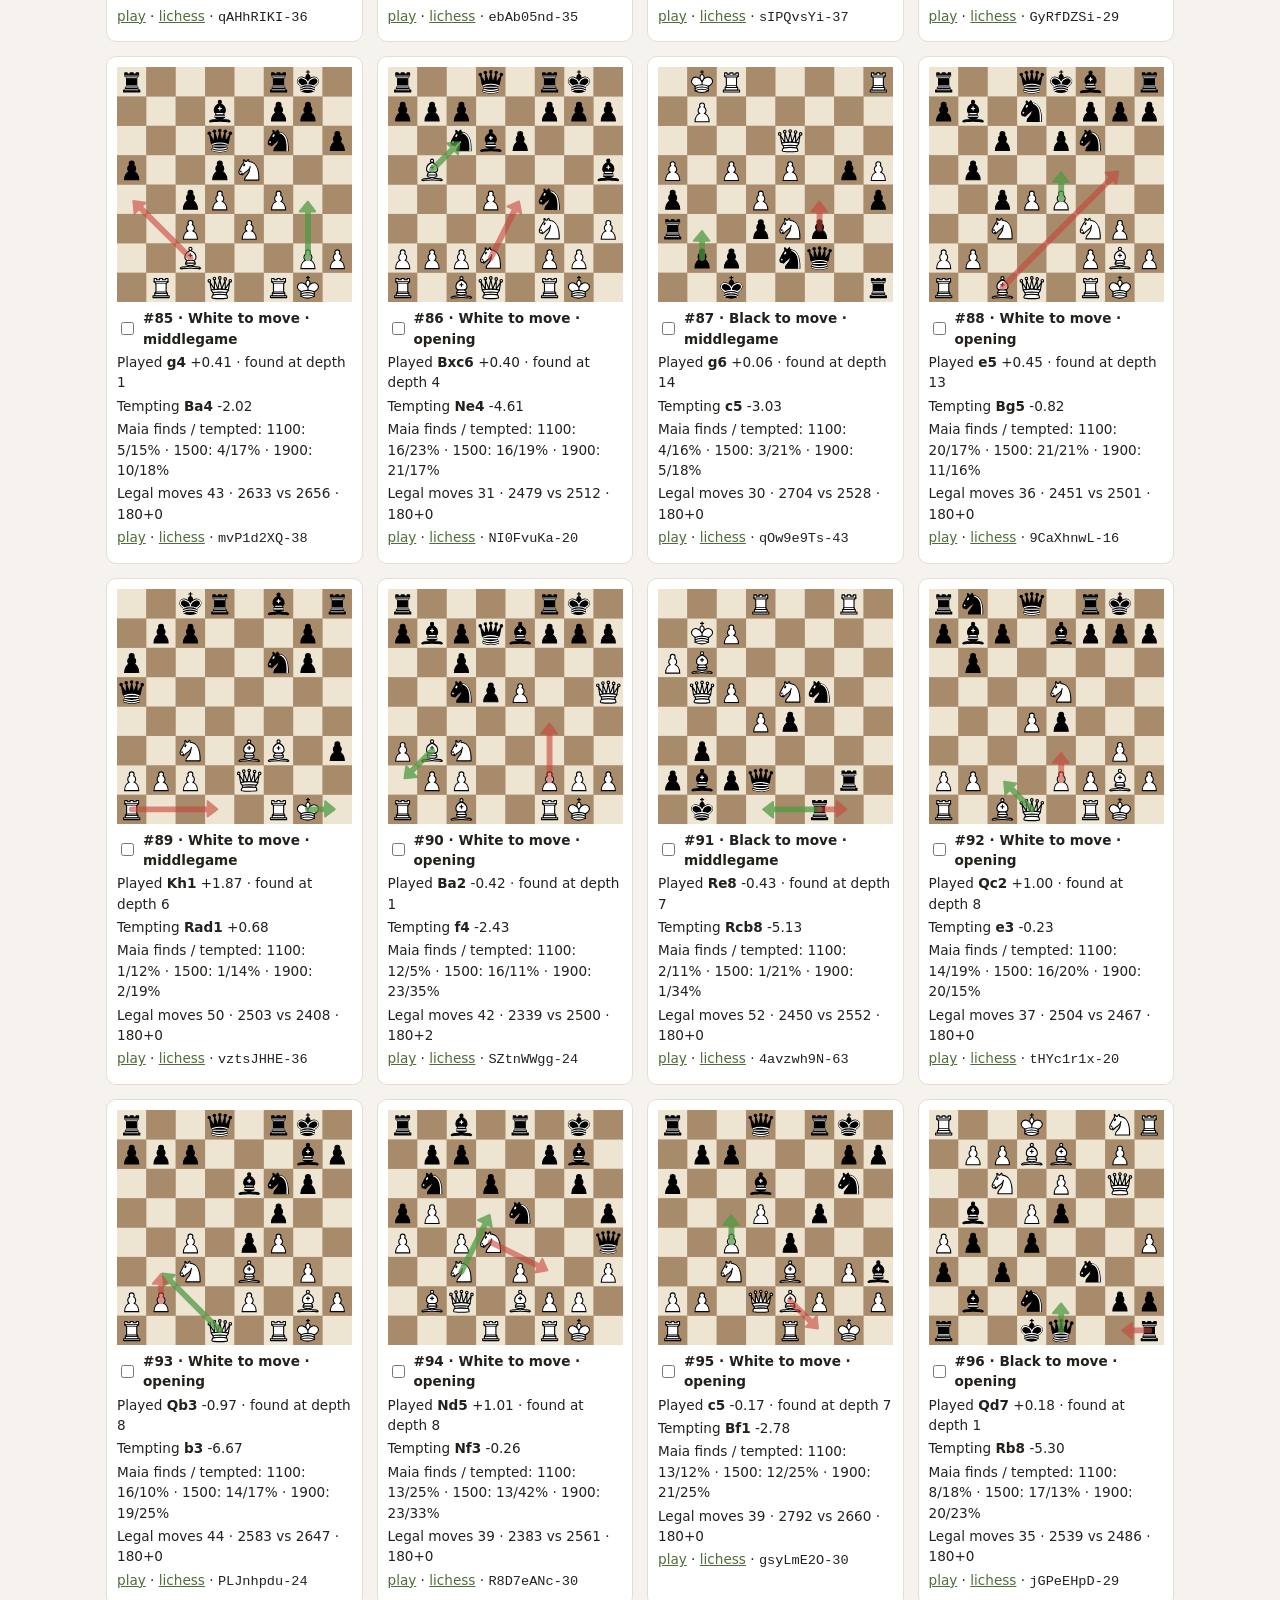
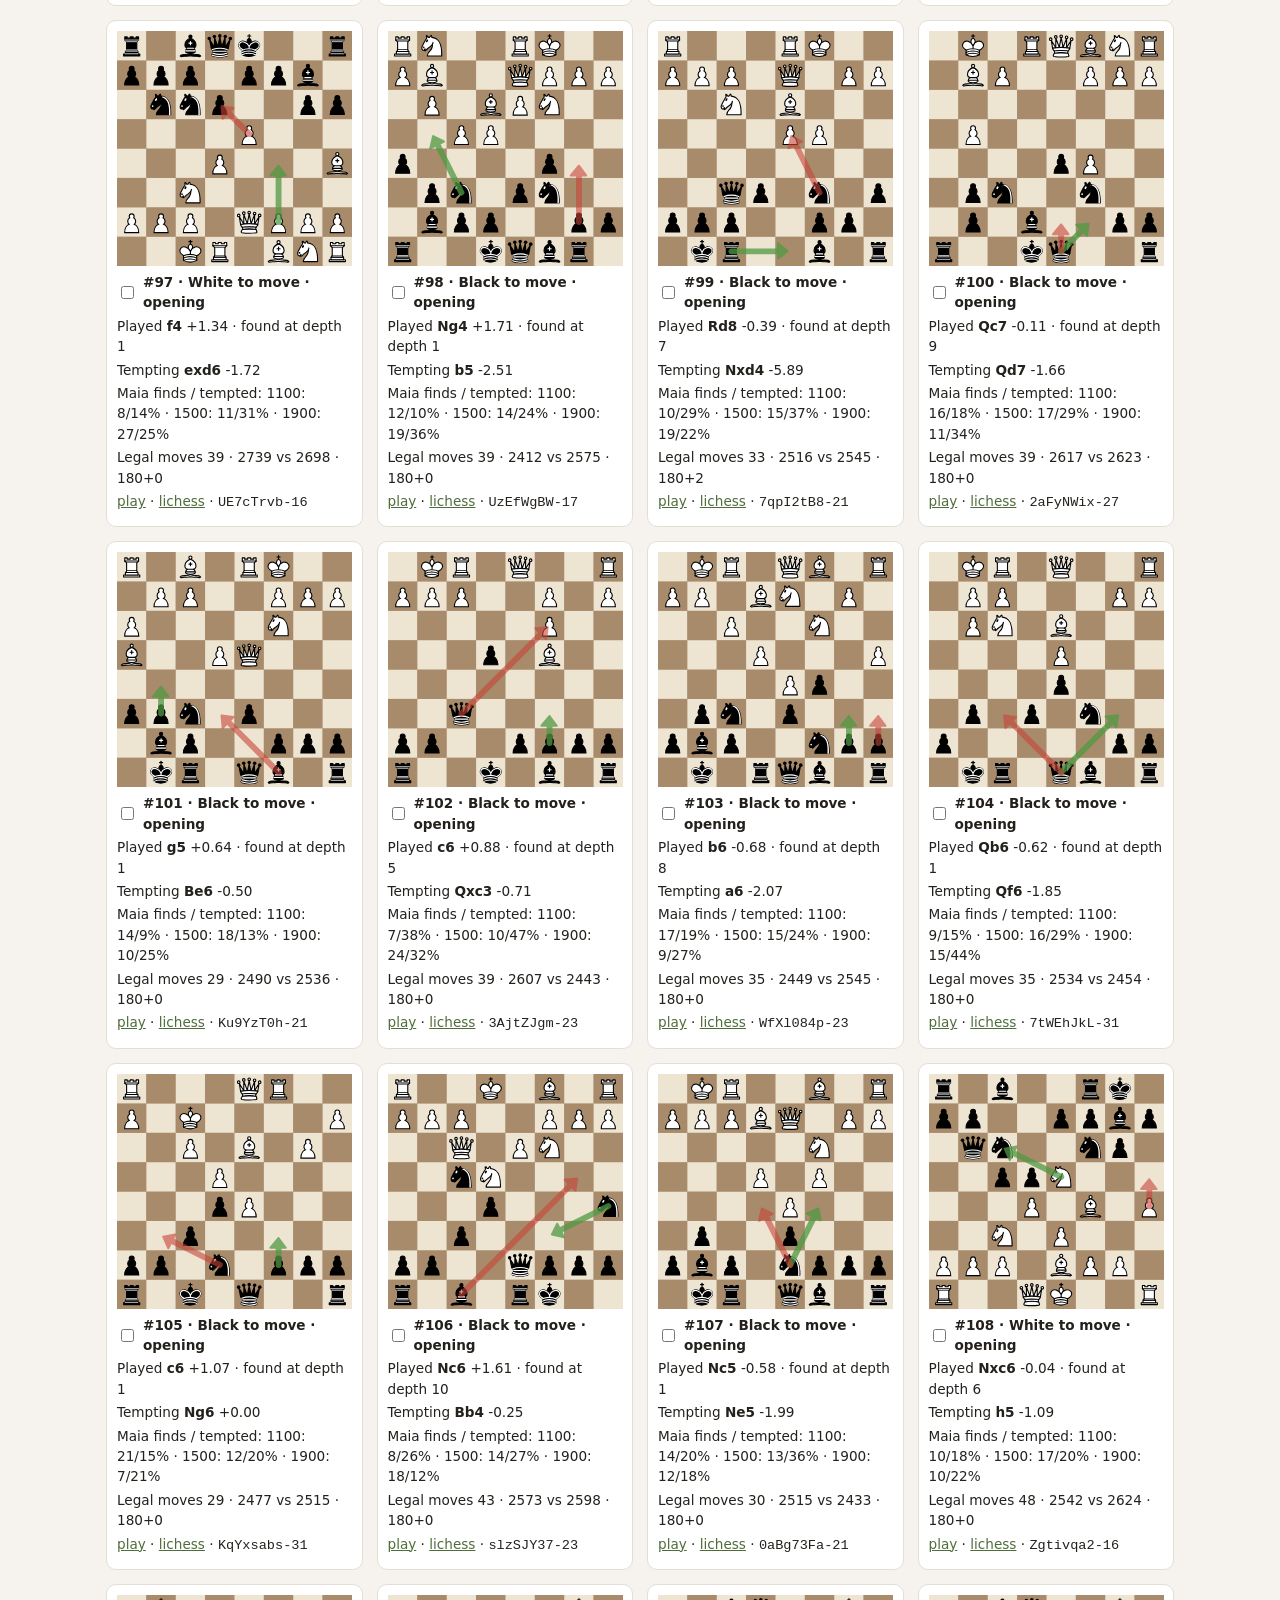
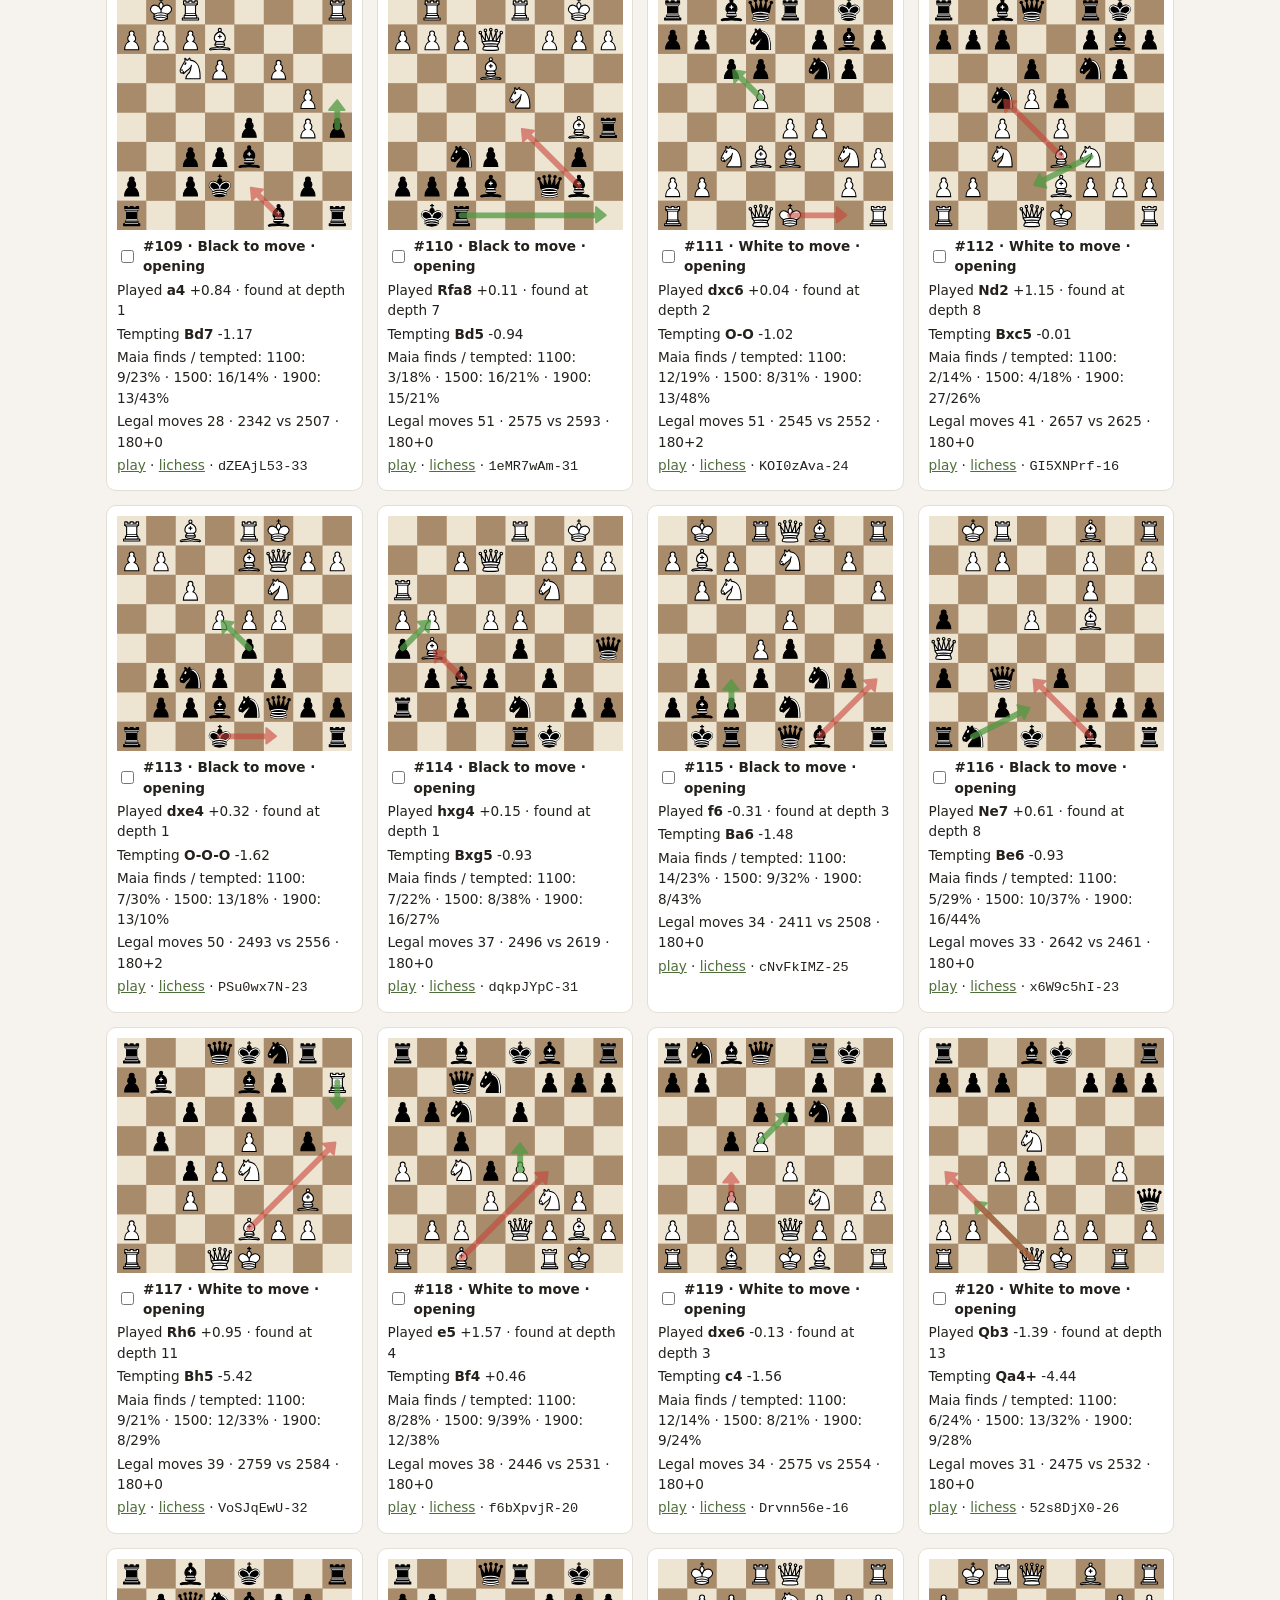
==== commit 0a9bffda: "Pick tempting moves with Maia, 146 puzzles, readme and screenshots" ====
--- a/site/review.html
+++ b/site/review.html
@@ -54,7 +54,8 @@
         <div class="mini"></div>
         <label><input type="checkbox"> #${i + 1} · ${side} to move · ${p.phase}</label>
         <p>Played <b>${esc(p.played.san)}</b> ${ev(p.played.cp)} · found at depth ${p.foundDepth}</p>
-        <p>Tempting <b>${esc(p.tempting.san)}</b> ${ev(p.tempting.cp)} (top at d${p.tempting.depths.join(",")})</p>
+        <p>Tempting <b>${esc(p.tempting.san)}</b> ${ev(p.tempting.cp)} ${p.maia ? "" : `(top at d${p.tempting.depths.join(",")})`}</p>
+        ${p.maia ? `<p>Maia finds / tempted: ${Object.entries(p.maia).map(([l, v]) => `${l}: ${Math.round(v.played * 100)}/${Math.round(v.tempting * 100)}%`).join(" · ")}</p>` : ""}
         <p>Legal moves ${Object.keys(p.moves).length} · ${esc(p.game.whiteElo)} vs ${esc(p.game.blackElo)} · ${esc(p.game.timeControl)}</p>
         <p><a href="index.html?n=${i + 1}">play</a> · <a href="${esc(p.game.url)}#${p.history.length}" target="_blank" rel="noopener">lichess</a> · <code>${esc(p.id)}</code></p>`
       grid.appendChild(el)
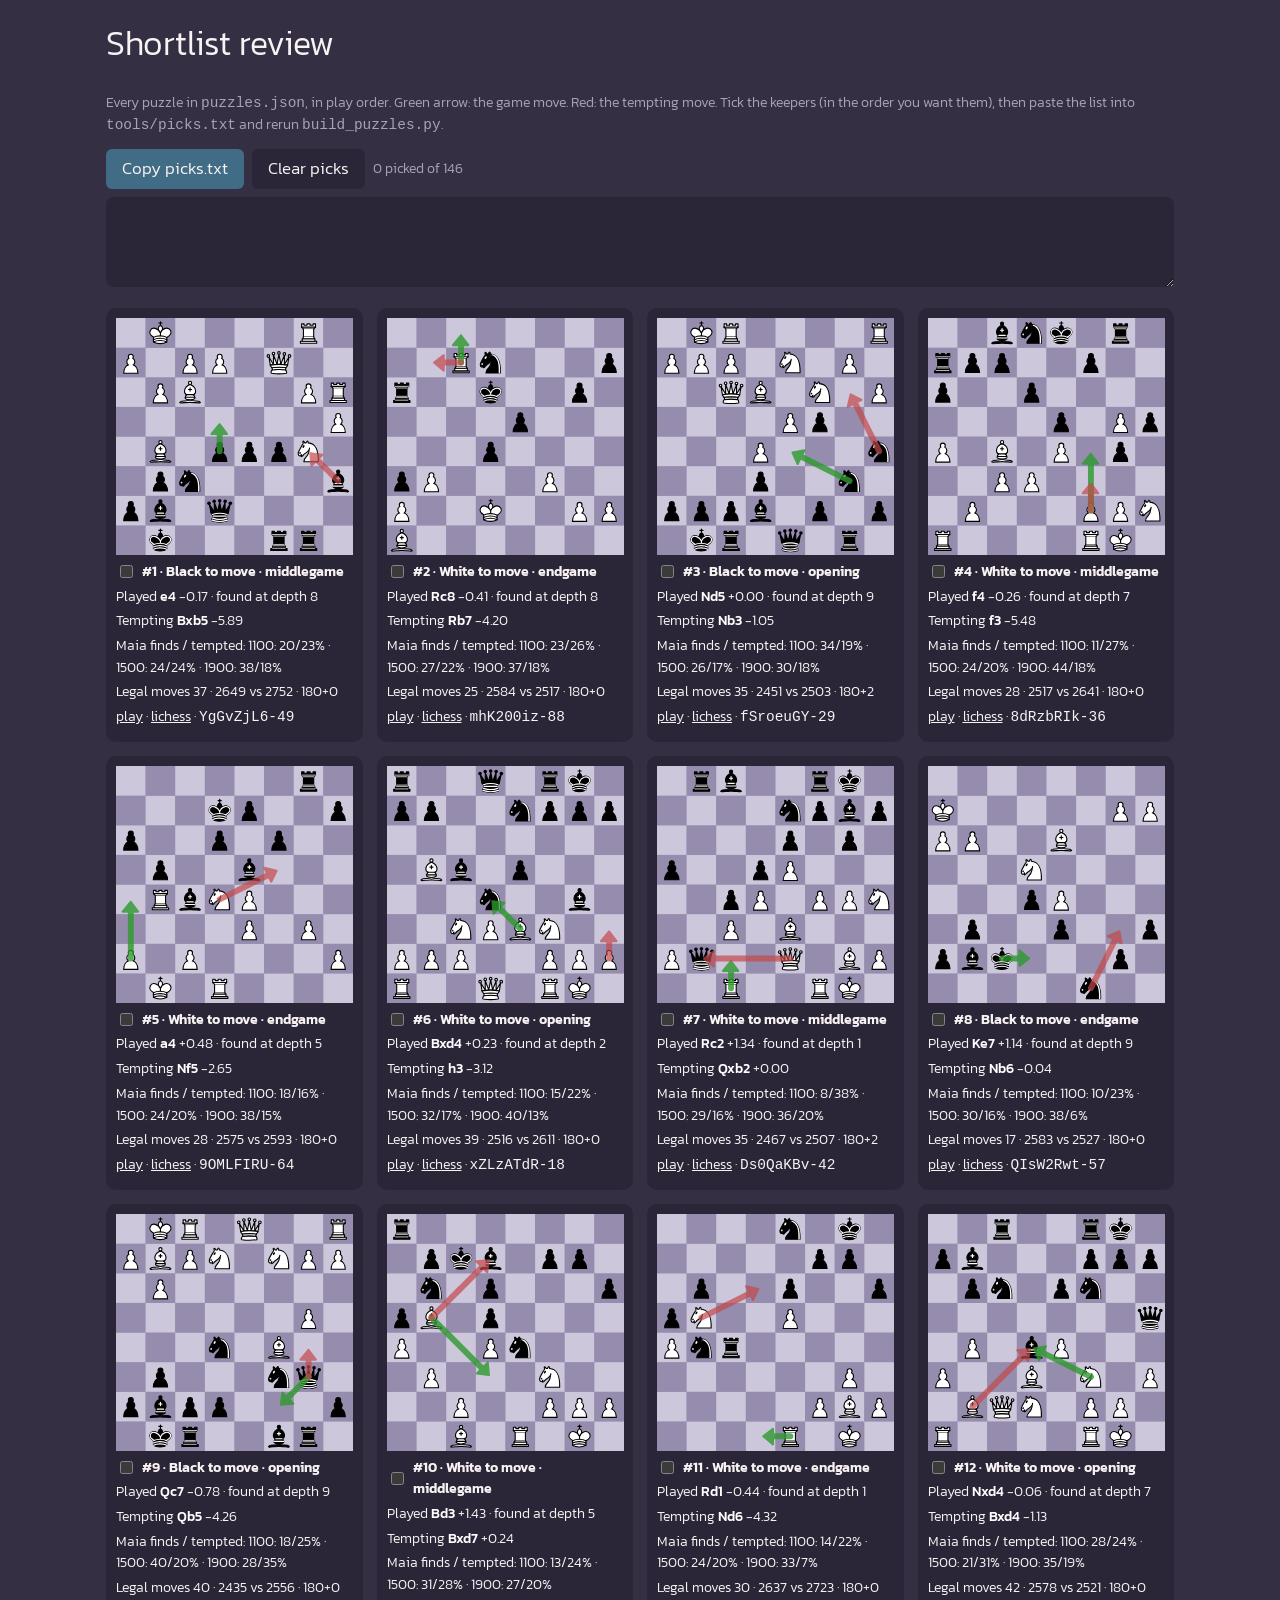
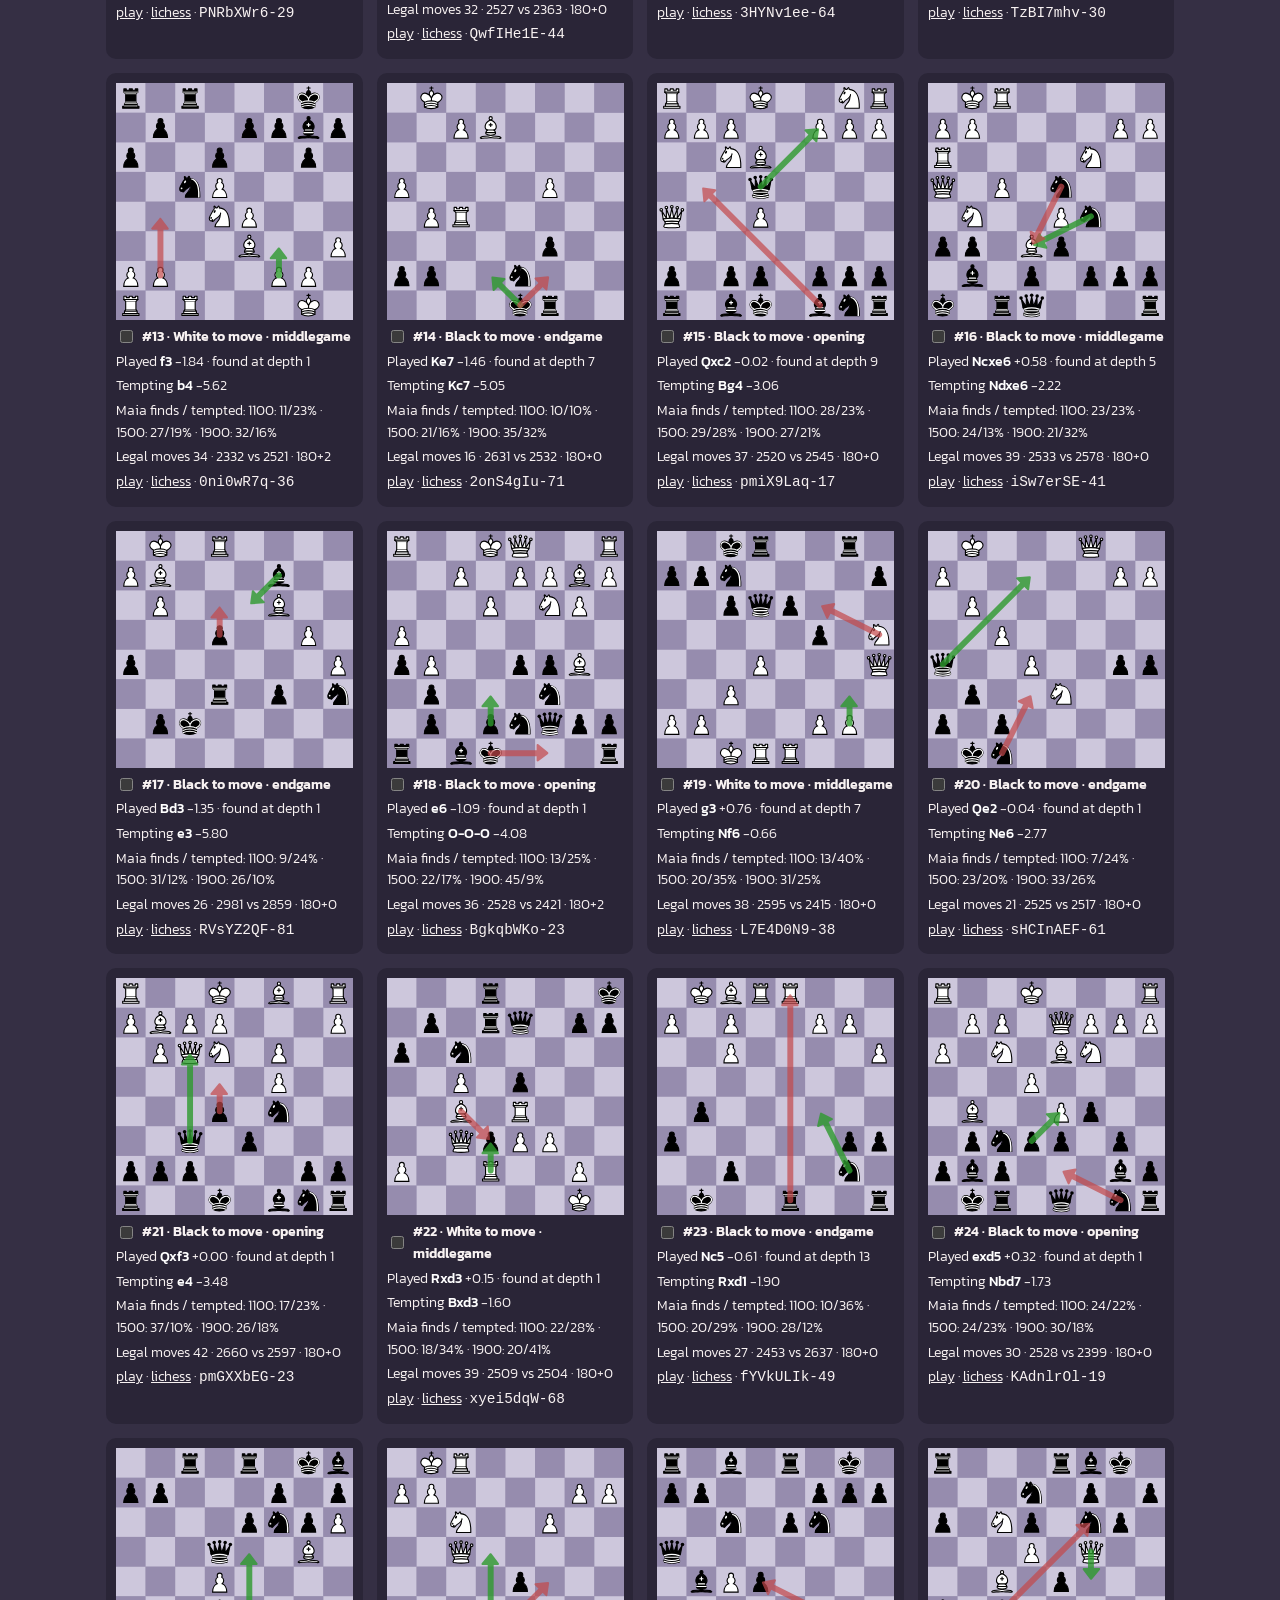
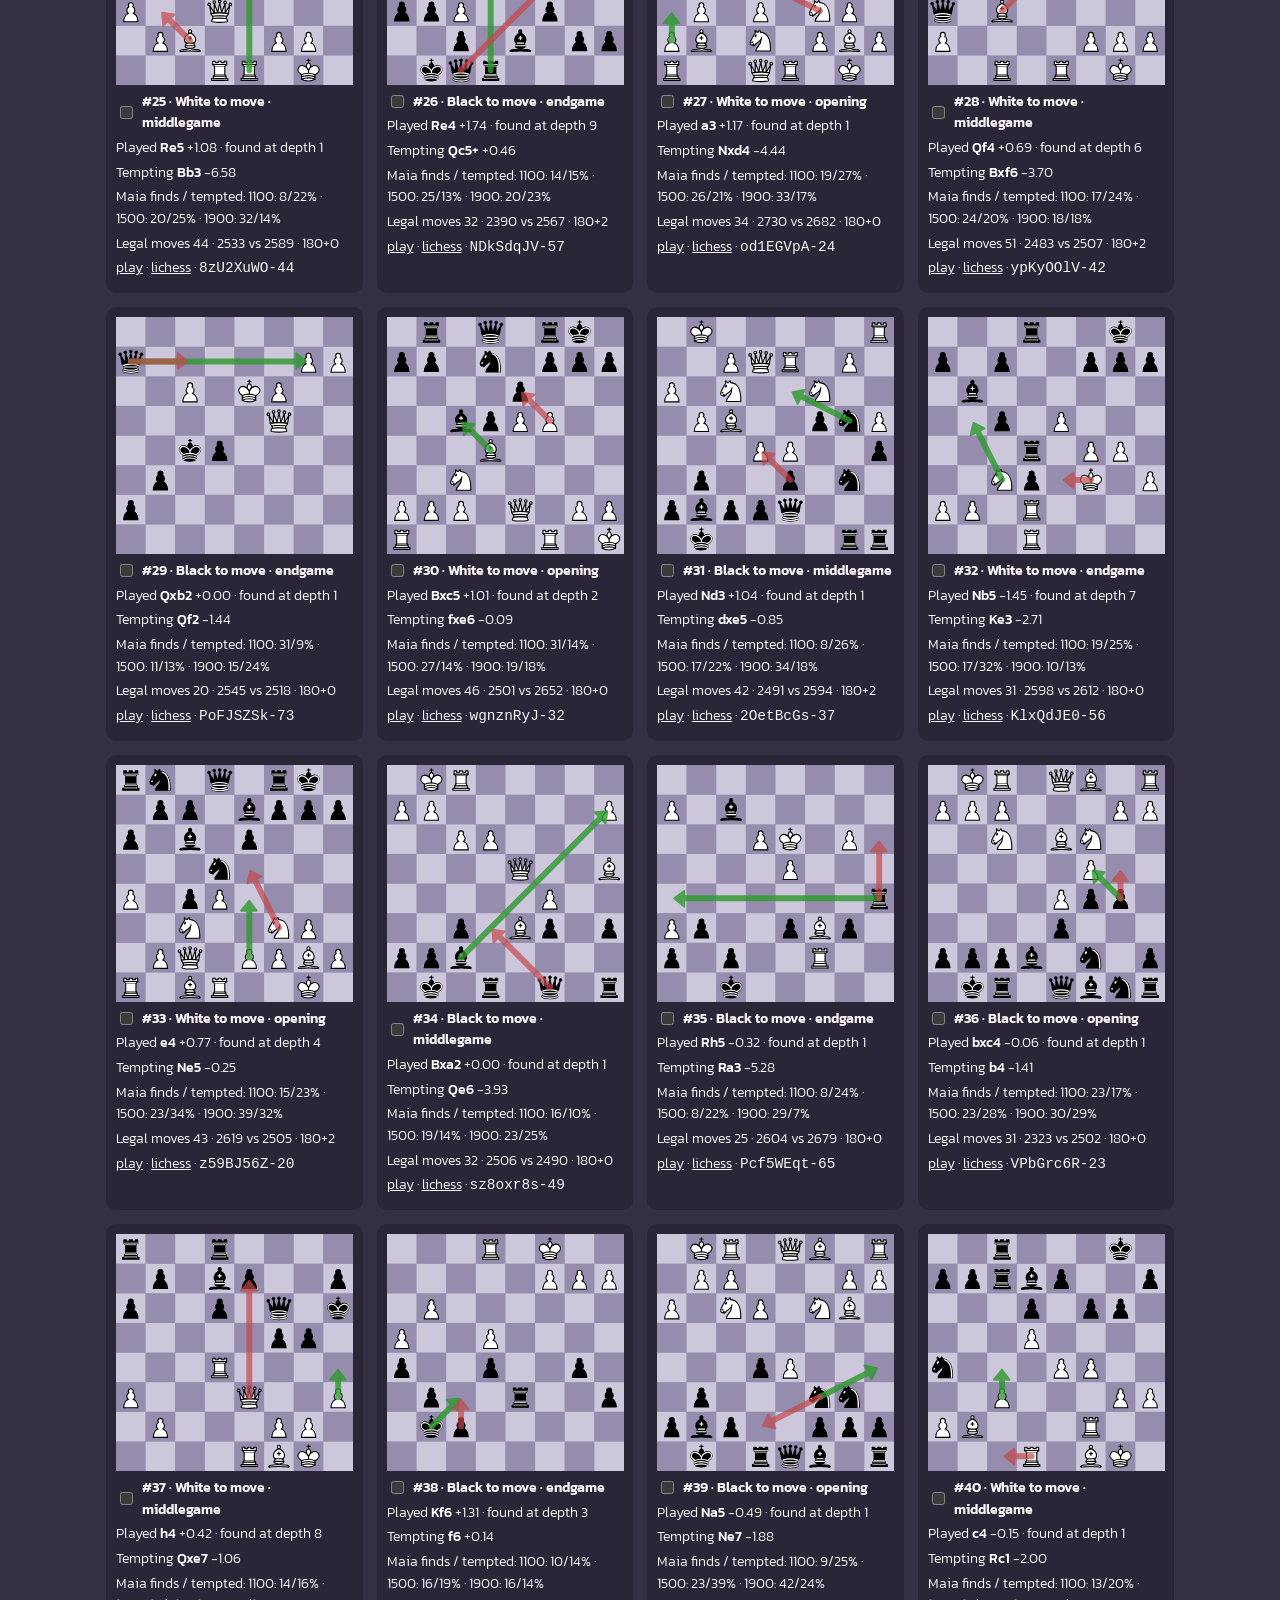
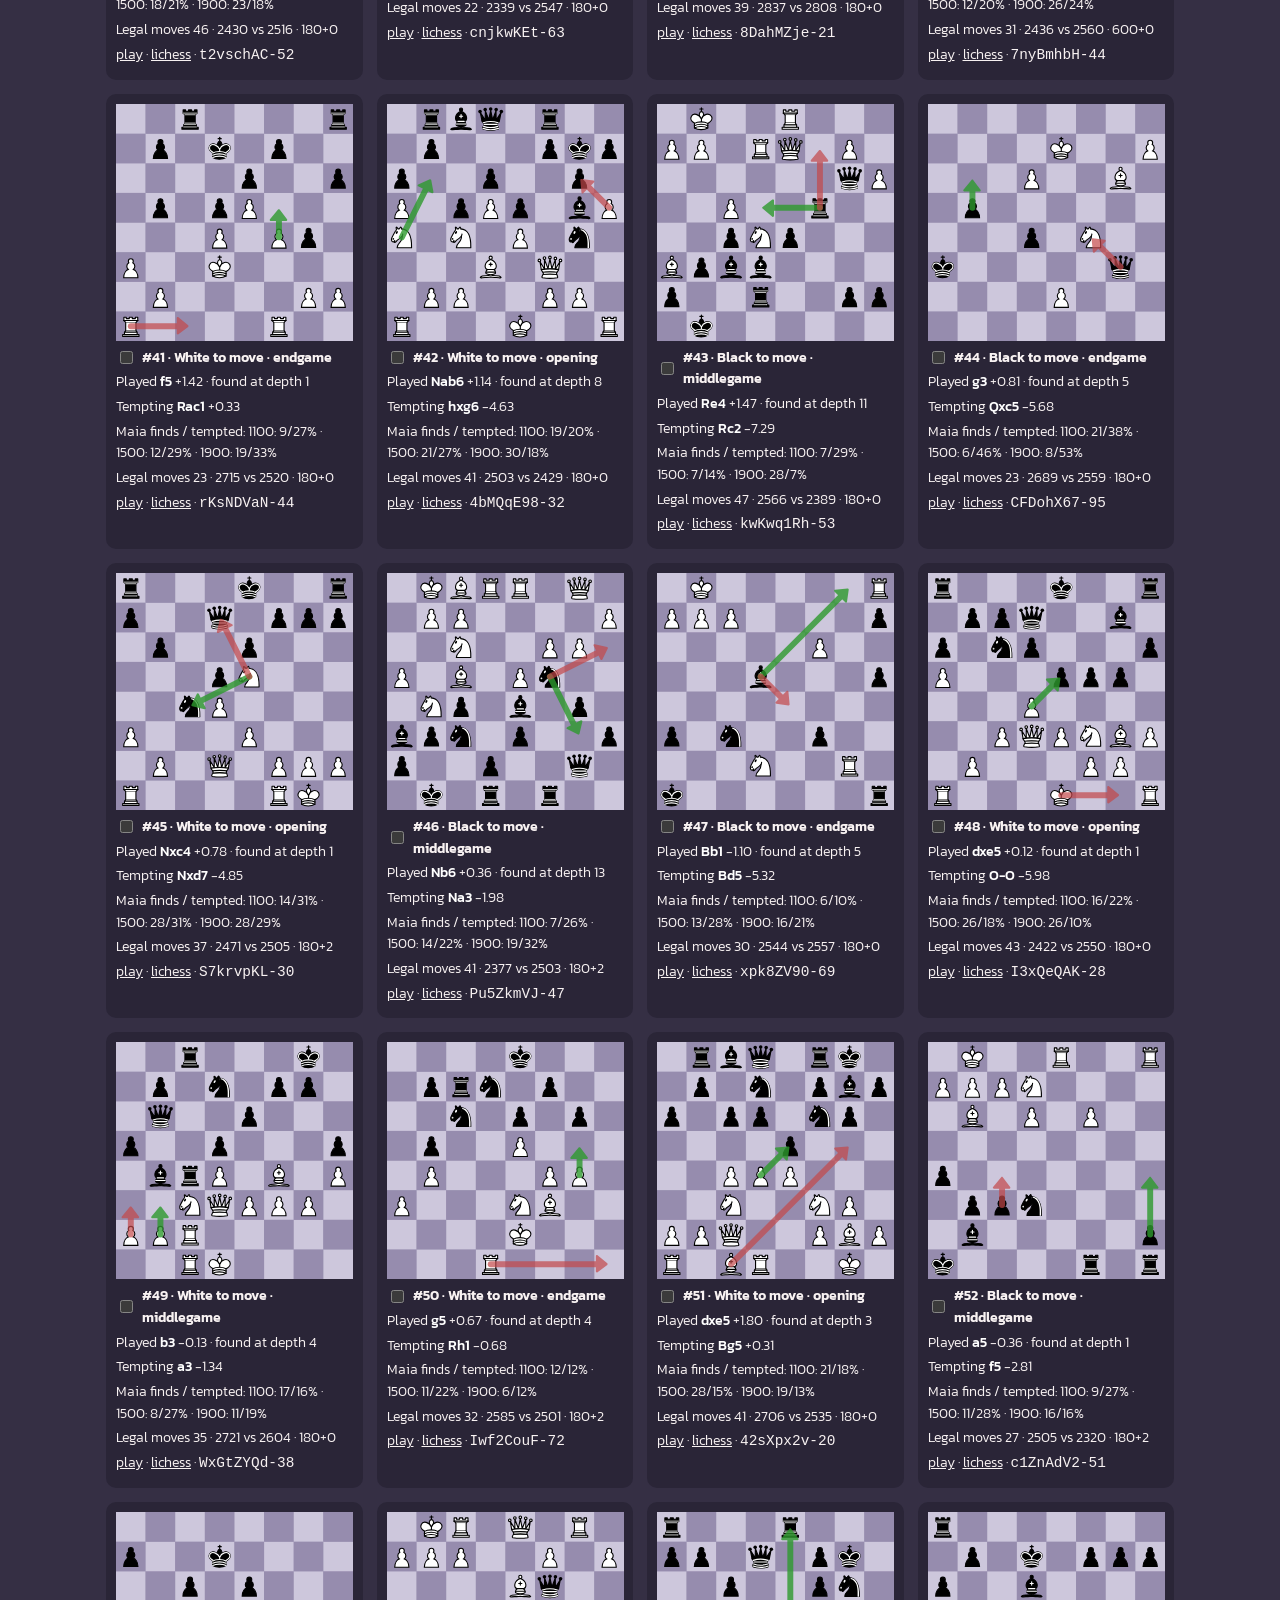
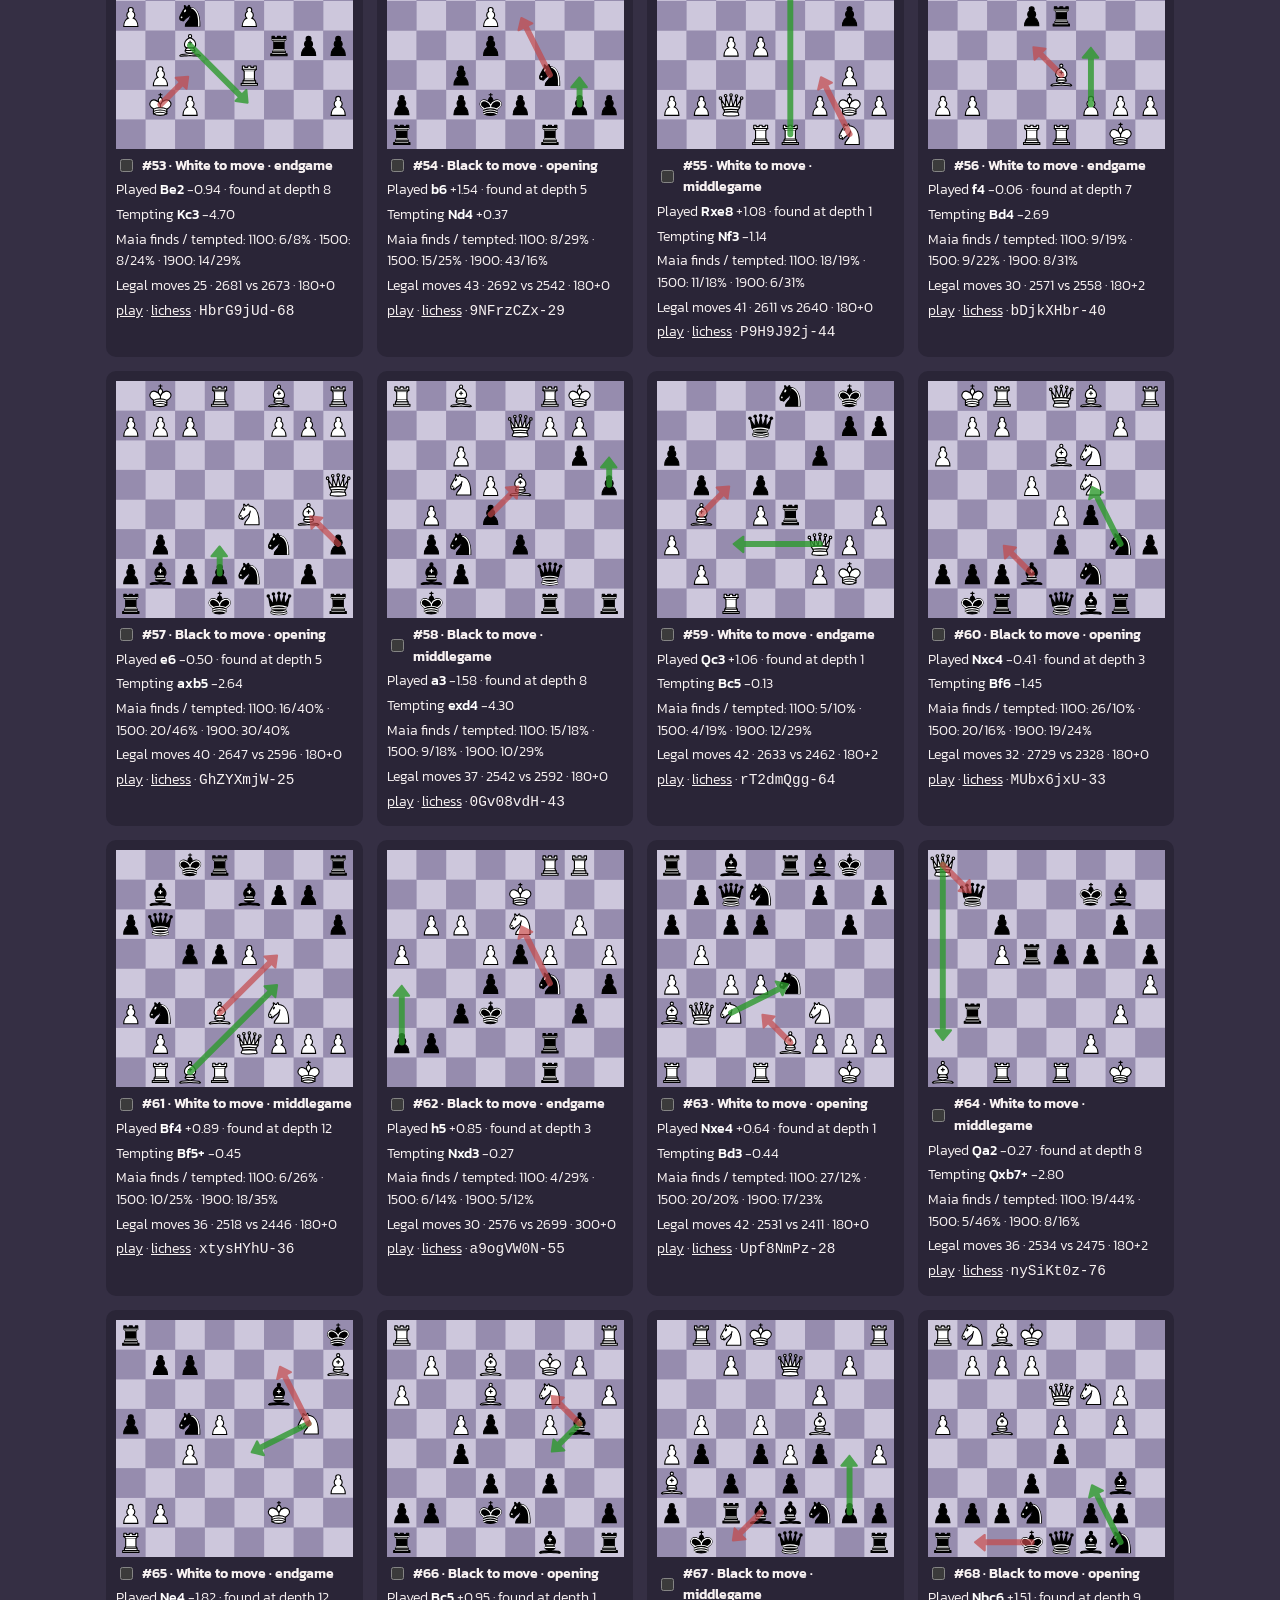
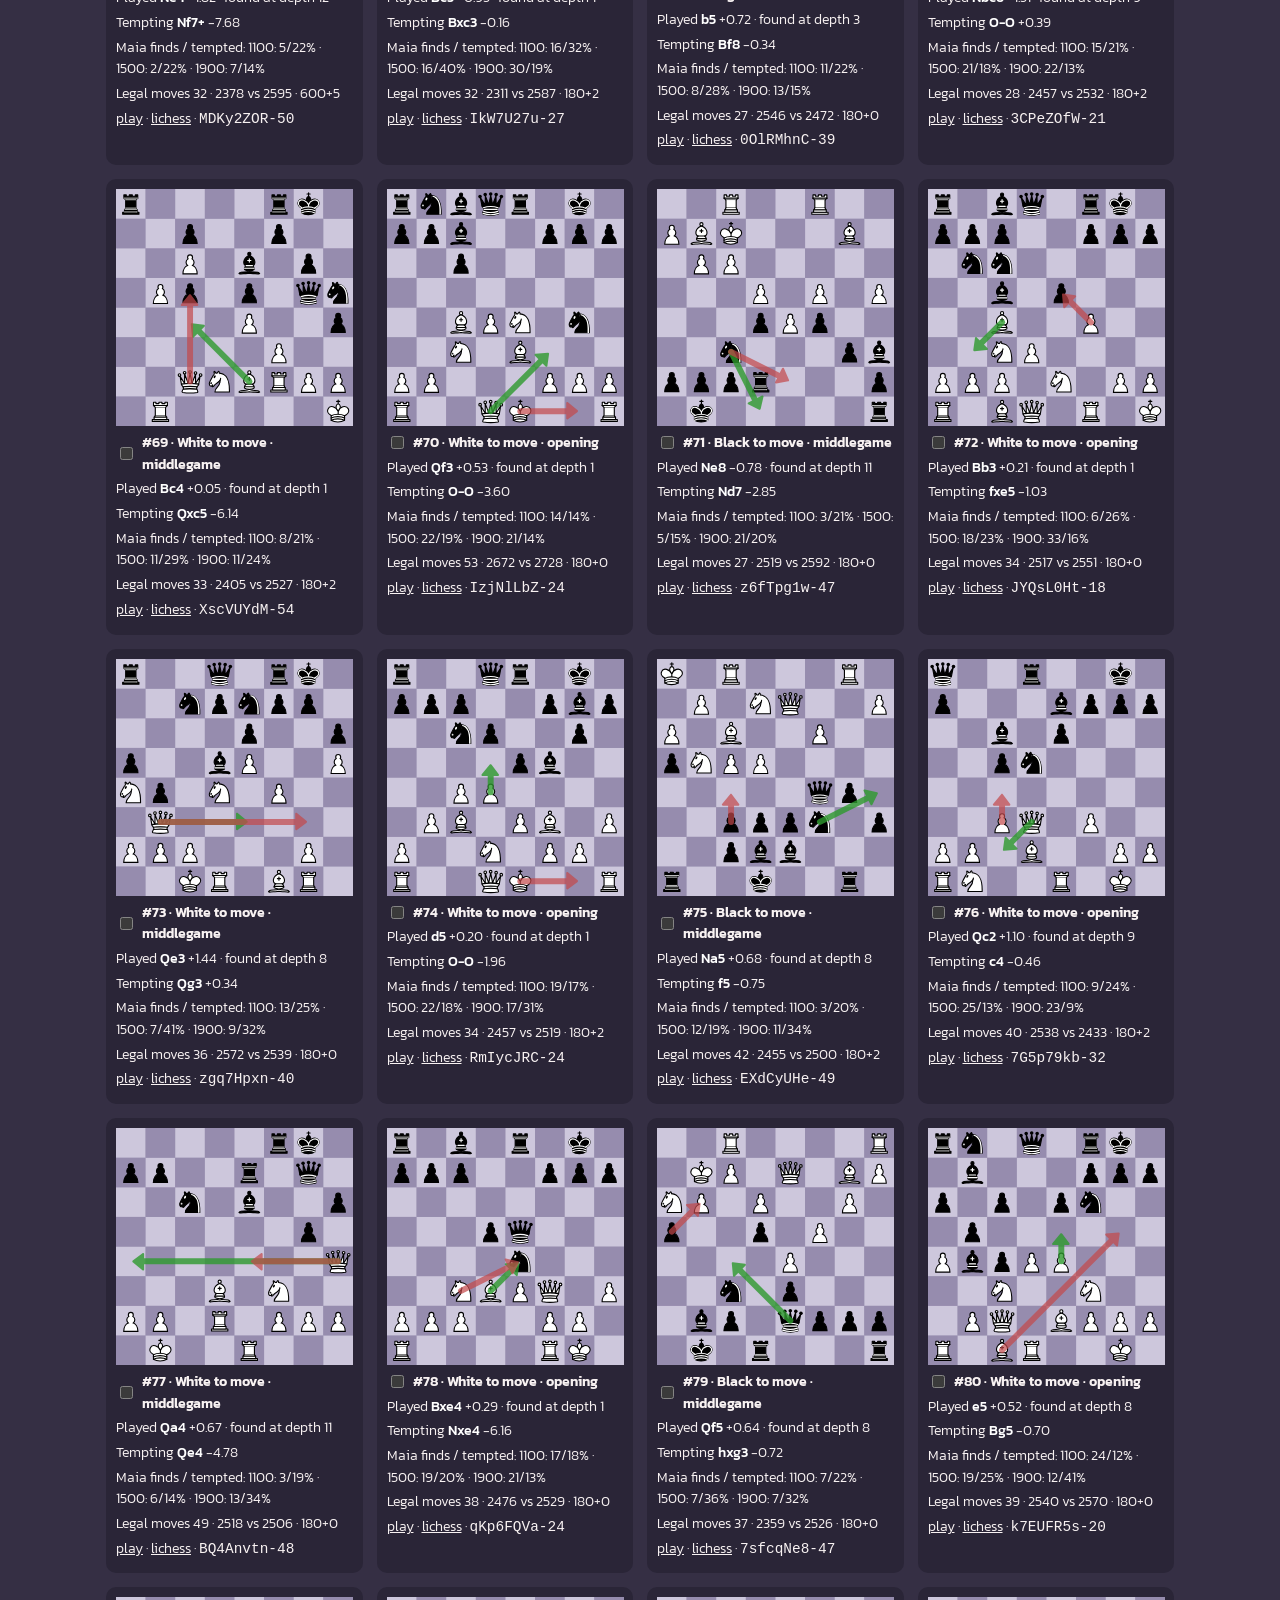
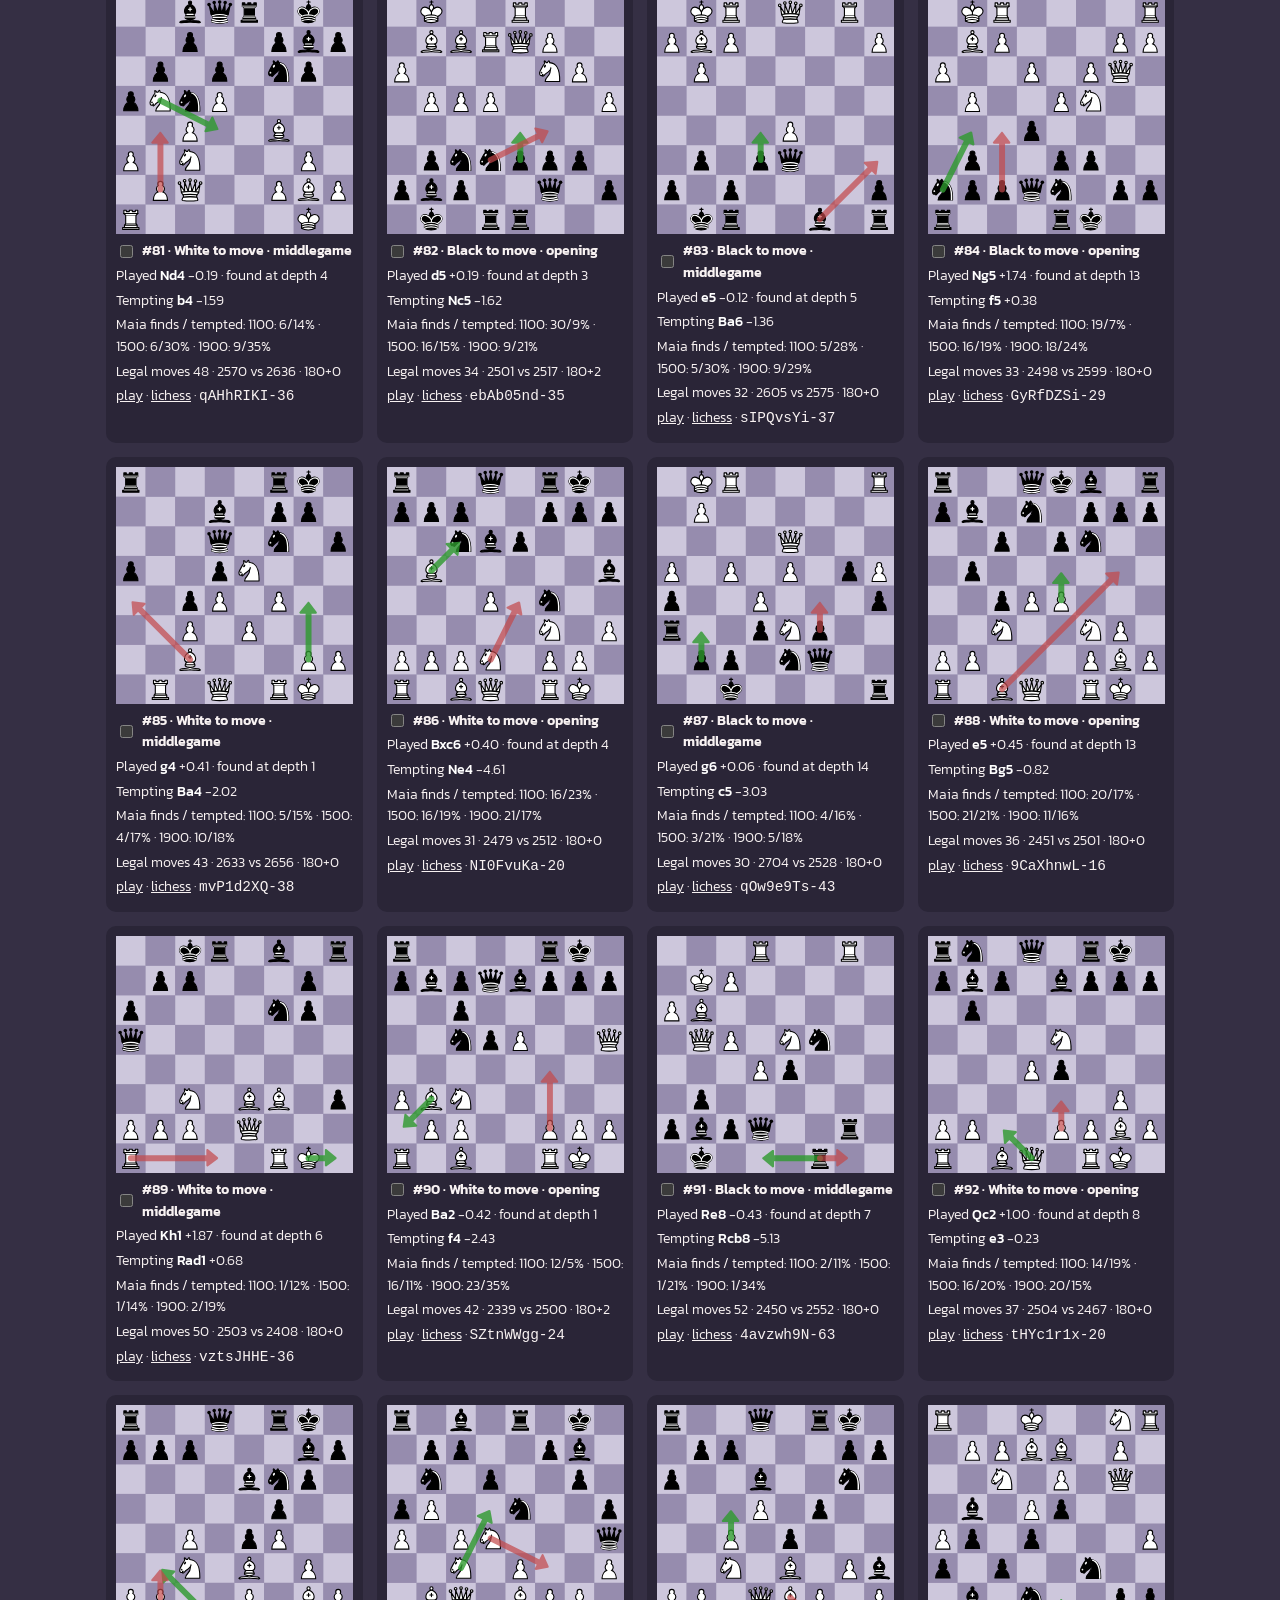
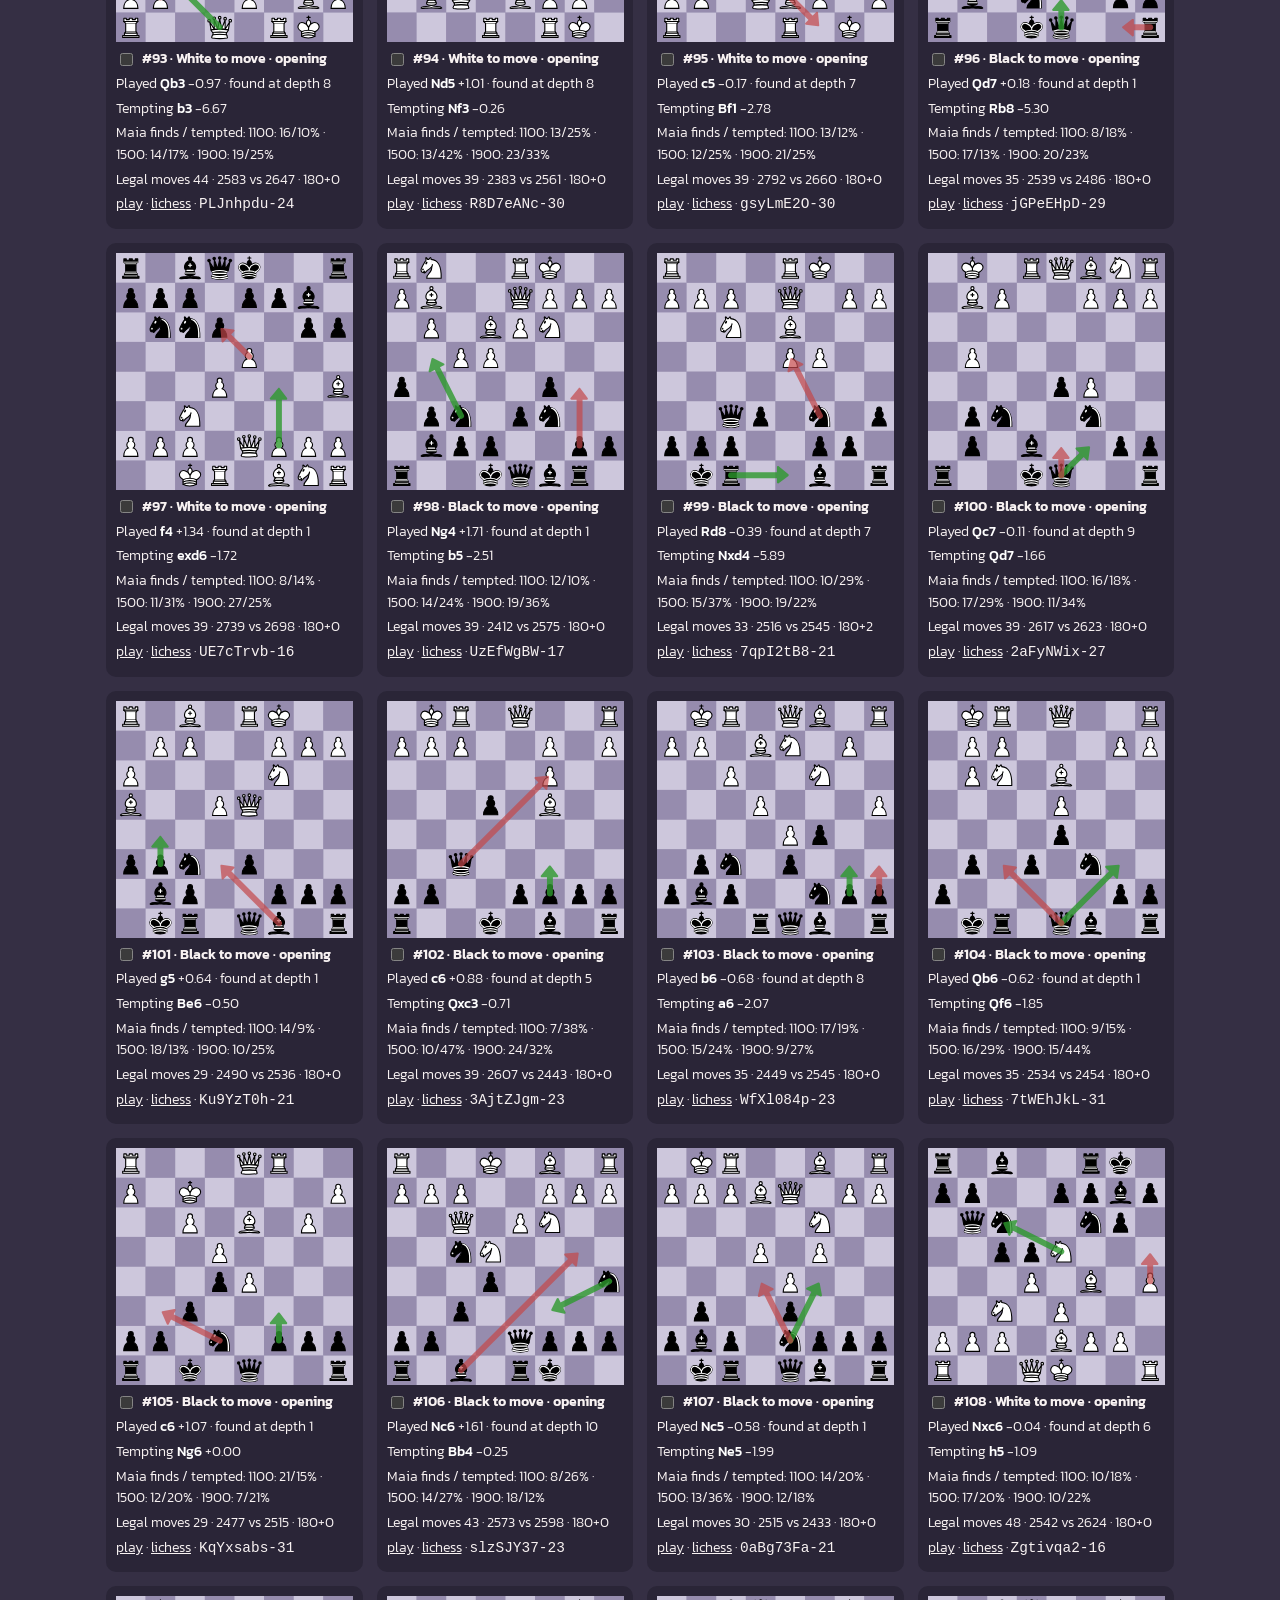
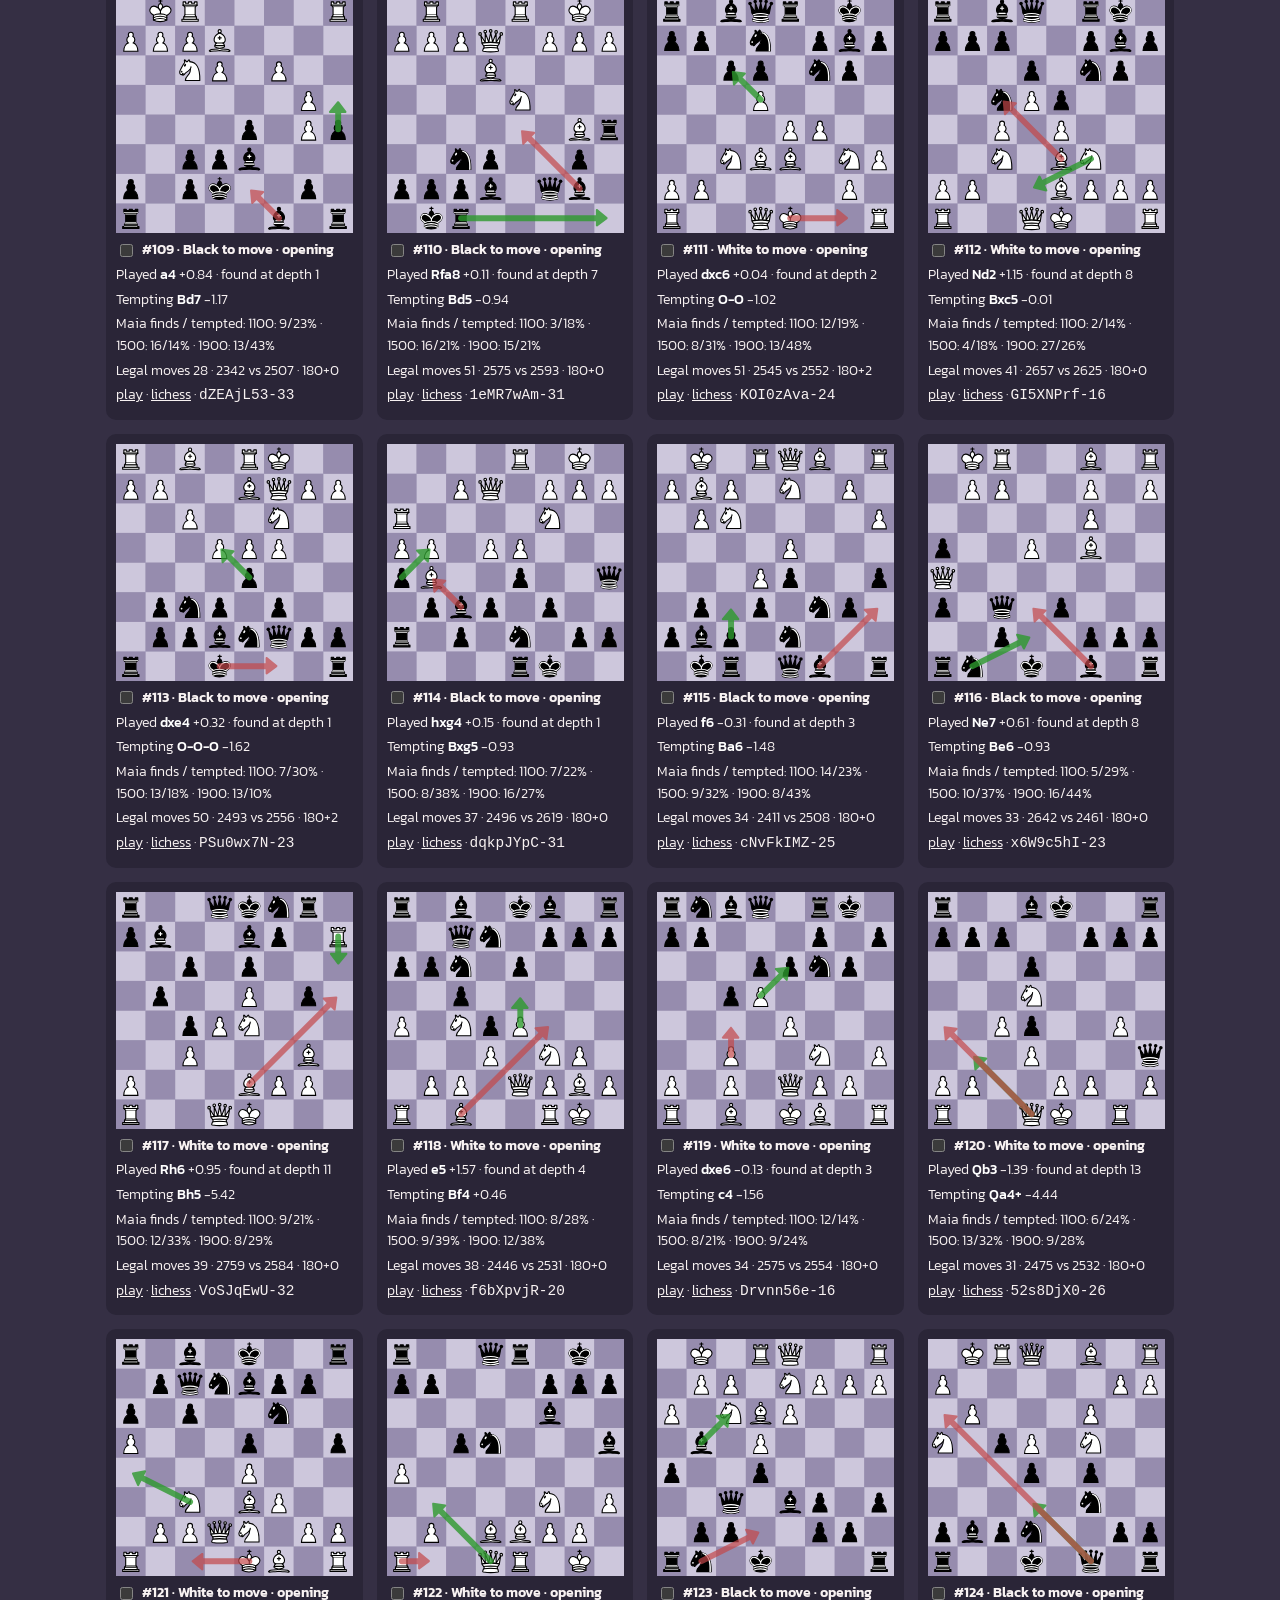
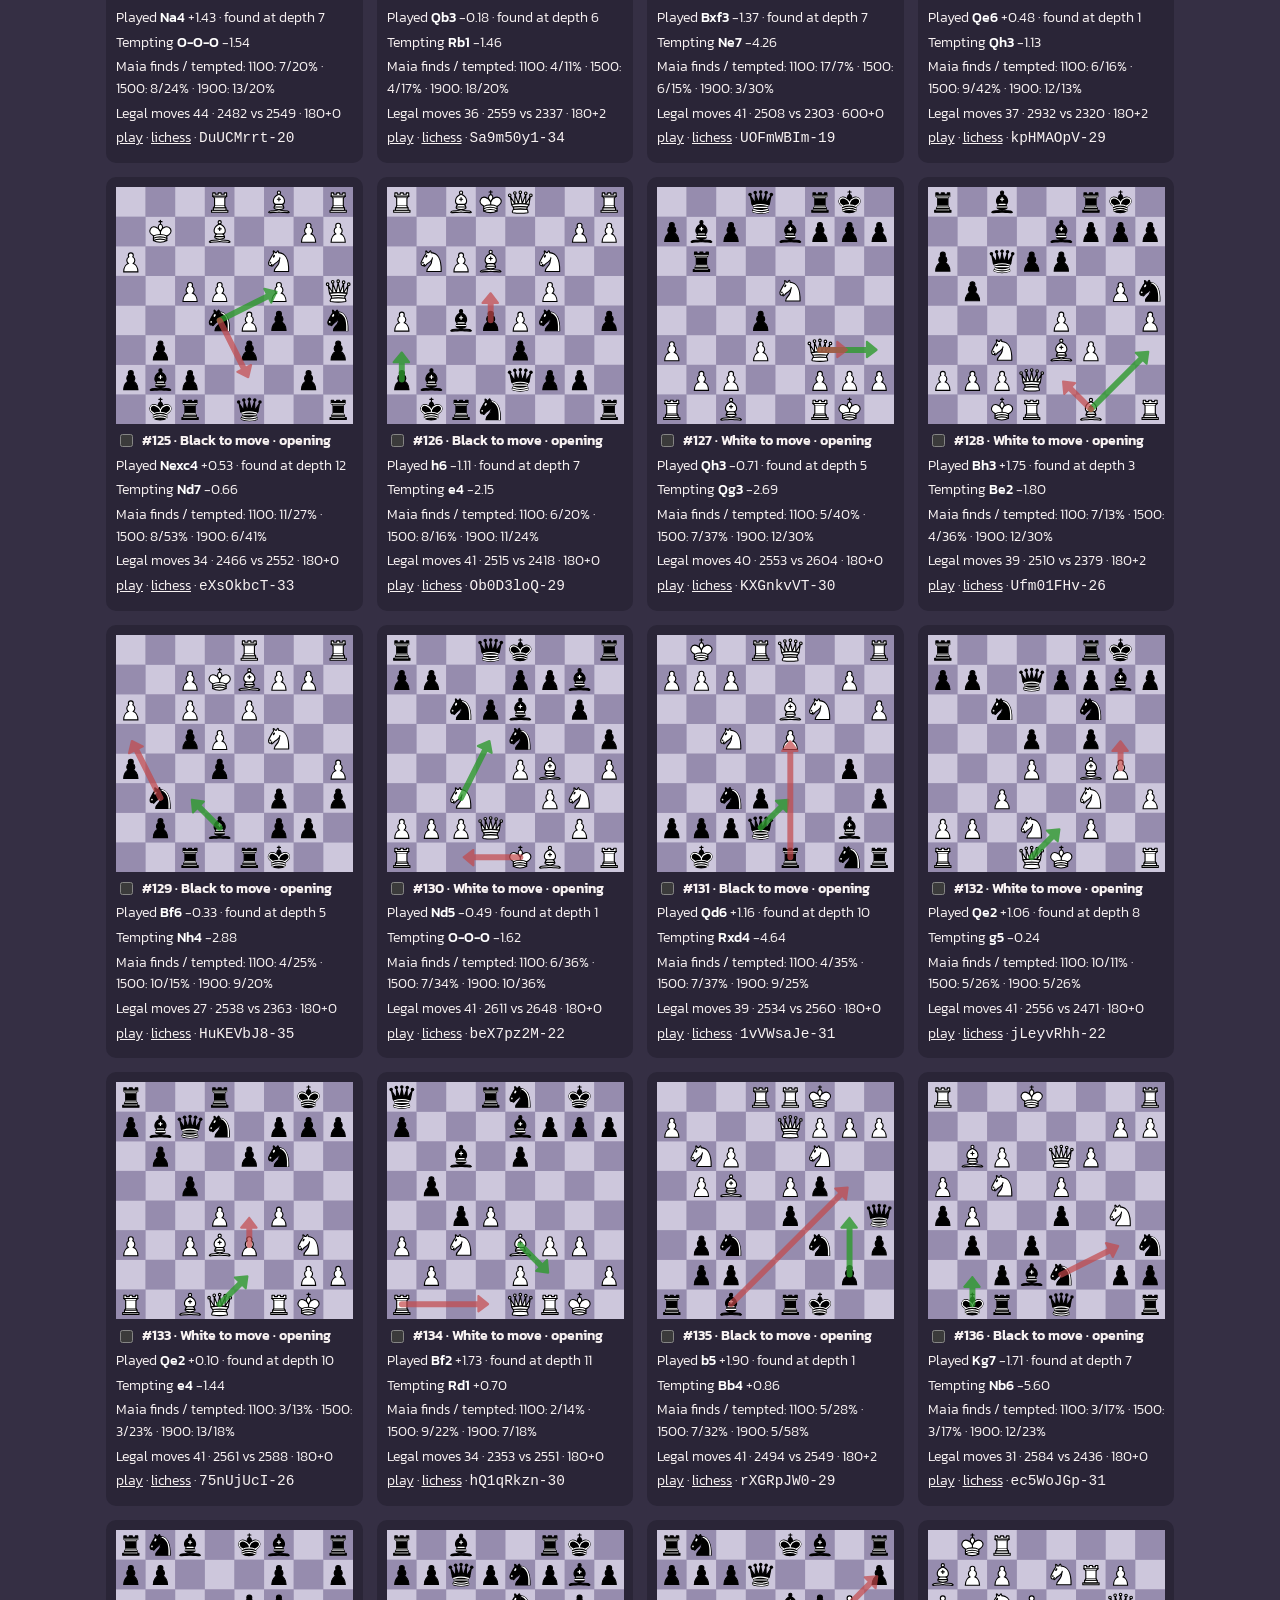
==== commit ec9710ef: "Restyle in the cat.bio and better_tactics look" ====
--- a/site/review.html
+++ b/site/review.html
@@ -4,25 +4,26 @@
   <meta charset="utf-8">
   <meta name="viewport" content="width=device-width, initial-scale=1">
   <title>Shortlist Review</title>
+  <link rel="stylesheet" href="https://fonts.googleapis.com/css2?family=Kanit:wght@300;500&display=swap">
   <link rel="stylesheet" href="vendor/cm-chessboard/assets/chessboard.css">
   <link rel="stylesheet" href="vendor/cm-chessboard/assets/extensions/arrows/arrows.css">
   <link rel="stylesheet" href="style.css">
   <style>
-    main { max-width: 1100px; }
+    main { max-width: 1100px; margin: 0 auto; padding: 0 16px; }
     .grid { display: grid; grid-template-columns: repeat(auto-fill, minmax(240px, 1fr)); gap: 14px; margin-top: 14px; }
-    .item { background: var(--surface); border: 1px solid var(--line); border-radius: 10px; padding: 10px; font-size: 0.85rem; }
+    .item { background: var(--panel); border-radius: 10px; padding: 10px; font-size: 0.85rem; }
     .item.picked { outline: 3px solid var(--t-move); }
     .item .mini { width: 100%; margin-bottom: 6px; }
     .item p { margin: 3px 0; }
     .item label { display: flex; gap: 6px; align-items: center; font-weight: 600; cursor: pointer; }
     .bar { display: flex; gap: 8px; flex-wrap: wrap; align-items: center; margin-top: 12px; }
     .legend { color: var(--muted); font-size: 0.85rem; }
-    textarea { width: 100%; height: 120px; margin-top: 8px; font-family: ui-monospace, Menlo, monospace; background: var(--surface); color: var(--text); border: 1px solid var(--line); border-radius: 8px; }
+    textarea { width: 100%; height: 90px; border: 0 !important; padding: 8px; margin-top: 8px; font-family: ui-monospace, Menlo, monospace; background: var(--panel); color: var(--text); border-radius: 8px; }
   </style>
 </head>
 <body>
   <main>
-    <h1 style="margin-top:14px">Shortlist review</h1>
+    <h1 style="margin-top:18px;font-weight:300">Shortlist review</h1>
     <p class="legend">Every puzzle in <code>puzzles.json</code>, in play order. Green arrow: the game move. Red: the tempting move.
       Tick the keepers (in the order you want them), then paste the list into <code>tools/picks.txt</code> and rerun <code>build_puzzles.py</code>.</p>
     <div class="bar">
--- a/site/style.css
+++ b/site/style.css
@@ -1,54 +1,25 @@
+/* Colours from cat.bio and better_tactics */
 :root {
-  --bg: #f6f3ee;
-  --surface: #ffffff;
-  --text: #24211d;
-  --muted: #6f6860;
-  --line: #e4ded5;
-  --accent: #4f6d3a;
-  --accent-text: #ffffff;
-  --sq-light: #eee4d2;
-  --sq-dark: #a88b6a;
-  --coord-light: #8c7154;
-  --coord-dark: #f3ebdd;
-  --t-move: #4f9a43;
-  --t-excellent: #d1a72c;
-  --t-good: #db7d2b;
-  --t-mistake: #c8453a;
-  --t-blunder: #2d2a27;
-  --t-empty: #e9e3da;
-  --mark: rgba(214, 177, 58, 0.45);
-  color-scheme: light;
-}
-
-@media (prefers-color-scheme: dark) {
-  :root:not([data-theme="light"]) {
-    --bg: #1b1a18;
-    --surface: #252321;
-    --text: #ece7df;
-    --muted: #a39b90;
-    --line: #38342f;
-    --accent: #7fa65f;
-    --accent-text: #15140f;
-    --sq-light: #d9cdb8;
-    --sq-dark: #8e7357;
-    --t-blunder: #5c5650;
-    --t-empty: #34312d;
-    color-scheme: dark;
-  }
-}
-
-:root[data-theme="dark"] {
-  --bg: #1b1a18;
-  --surface: #252321;
-  --text: #ece7df;
-  --muted: #a39b90;
-  --line: #38342f;
-  --accent: #7fa65f;
-  --accent-text: #15140f;
-  --sq-light: #d9cdb8;
-  --sq-dark: #8e7357;
-  --t-blunder: #5c5650;
-  --t-empty: #34312d;
+  --bg: #352f44;
+  --panel: #2a2537;
+  --panel-hover: #1d1a26;
+  --text: rgb(248, 242, 242);
+  --muted: #a9a1ba;
+  --accent: rgb(253, 151, 31);
+  --button: #416c86;
+  --sq-light: #cdc7dc;
+  --sq-dark: #968cae;
+  --coord-on-light: rgba(60, 52, 80, 0.8);
+  --coord-on-dark: #ffffff;
+  --last-move: rgba(155, 199, 0, 0.41);
+  --t-move: #269326;
+  --t-excellent: #b7881a;
+  --t-good: #a8622a;
+  --t-mistake: #8e3b3d;
+  --t-blunder: #624344;
+  --t-empty: #3d3650;
+  --arrow-good: #2e9a2e;
+  --arrow-bad: #c4484a;
   color-scheme: dark;
 }
 
@@ -56,140 +27,176 @@
 
 html { -webkit-text-size-adjust: 100%; }
 
-body {
+html, body {
   margin: 0;
   background: var(--bg);
   color: var(--text);
-  font: 16px/1.5 system-ui, -apple-system, "Segoe UI", sans-serif;
-}
-
-a { color: var(--accent); }
-
-.top, main, .foot {
-  max-width: 560px;
+  font: 300 17px/1.5 "Kanit", system-ui, sans-serif;
+}
+
+a, a:visited { color: var(--text); }
+
+strong, b { font-weight: 500; color: #fff; }
+
+p { margin: 0; }
+
+/* ---------------------------------------------------------- header */
+
+.header {
+  text-align: center;
+  padding: 22px 16px 14px;
+}
+
+.site-name {
+  margin: 0;
+  font-weight: 300;
+  font-size: 2.6rem;
+  line-height: 1.1;
+}
+
+.site-name a { color: var(--text); text-decoration: none; }
+
+/* ---------------------------------------------------------- layout */
+
+.layout {
+  max-width: 1120px;
   margin: 0 auto;
   padding: 0 16px;
-}
-
-.top {
+  display: grid;
+  grid-template-columns: minmax(0, 1fr);
+  gap: 16px;
+}
+
+.panel, .card {
+  background: var(--panel);
+  border-radius: 6px;
+  padding: 12px 14px;
+  box-shadow: 0 .5em 1em -.125em rgba(10, 10, 10, 0.1), 0 0 0 1px rgba(10, 10, 10, 0.02);
+}
+
+.status { padding: 10px 14px; }
+
+.sidebar {
+  display: flex;
+  flex-direction: column;
+  gap: 16px;
+}
+
+@media (min-width: 860px) {
+  .layout {
+    /* Board as big as fits the window height, sidebar beside it */
+    grid-template-columns: minmax(0, min(680px, calc(100vh - 230px))) minmax(300px, 380px);
+    justify-content: center;
+    gap: 20px;
+  }
+  .status { grid-column: 1 / -1; }
+}
+
+/* ---------------------------------------------------------- board */
+
+.board-wrap {
+  border-radius: 6px;
+  overflow: hidden;
+}
+
+#board { width: 100%; }
+
+.cm-chessboard.gtm .board .square.white { fill: var(--sq-light); }
+.cm-chessboard.gtm .board .square.black { fill: var(--sq-dark); }
+.cm-chessboard.gtm.border-type-none .board .border { stroke-width: 0; fill: var(--sq-dark); }
+.cm-chessboard.gtm .coordinates .coordinate {
+  font-family: "Kanit", sans-serif;
+  font-weight: 500;
+  font-size: 6px;
+  pointer-events: none;
+  user-select: none;
+}
+.cm-chessboard.gtm .coordinates .coordinate.black { fill: var(--coord-on-dark); }
+.cm-chessboard.gtm .coordinates .coordinate.white { fill: var(--coord-on-light); }
+.cm-chessboard .markers .marker.marker-square { fill: var(--last-move); opacity: 1; }
+.cm-chessboard .markers .marker.marker-circle-primary { stroke: var(--accent); opacity: 0.9; }
+.cm-chessboard .arrow-success .arrow-head { fill: var(--arrow-good); }
+.cm-chessboard .arrow-success .arrow-line { stroke: var(--arrow-good); opacity: 0.8; }
+.cm-chessboard .arrow-danger .arrow-head { fill: var(--arrow-bad); }
+.cm-chessboard .arrow-danger .arrow-line { stroke: var(--arrow-bad); opacity: 0.7; }
+
+/* ---------------------------------------------------------- tries */
+
+.tries {
+  display: grid;
+  grid-template-columns: repeat(3, 1fr);
+  gap: 10px;
+  margin-top: 12px;
+}
+
+.try {
+  height: 46px;
+  border-radius: 6px;
+  display: flex;
+  align-items: center;
+  justify-content: center;
+  font-weight: 500;
+  font-size: 1.1rem;
+  background: var(--t-empty);
+  transition: background 0.25s;
+}
+
+.try.tier-move { background: var(--t-move); }
+.try.tier-excellent { background: var(--t-excellent); }
+.try.tier-good { background: var(--t-good); }
+.try.tier-mistake { background: var(--t-mistake); }
+.try.tier-blunder { background: var(--t-blunder); }
+
+/* ---------------------------------------------------------- status and sidebar */
+
+.feedback { font-weight: 300; }
+.feedback.tier-move { color: #7fd36e; }
+.feedback.tier-excellent { color: #e2b84a; }
+.feedback.tier-good { color: #e39a5c; }
+.feedback.tier-mistake, .feedback.tier-blunder { color: #ef8a8a; }
+
+.day-nav {
   display: flex;
   align-items: center;
   justify-content: space-between;
-  gap: 12px;
-  padding-top: 14px;
-  padding-bottom: 6px;
-  border-bottom: 1px solid var(--line);
-}
-
-h1 {
-  font-size: 1.25rem;
-  letter-spacing: 0.01em;
-  margin: 0;
-}
-
-.day-nav {
-  display: flex;
-  align-items: center;
-  gap: 6px;
-  font-size: 0.9rem;
-  color: var(--muted);
+  gap: 8px;
+  padding: 8px 10px;
   font-variant-numeric: tabular-nums;
 }
 
 .icon-btn {
-  width: 32px;
-  height: 32px;
-  border-radius: 8px;
-  border: 1px solid var(--line);
-  background: var(--surface);
+  width: 34px;
+  height: 30px;
+  border: 0;
+  border-radius: 6px;
+  background: transparent;
   color: var(--text);
-  font-size: 1.2rem;
+  font: inherit;
+  font-size: 1.4rem;
   line-height: 1;
   cursor: pointer;
 }
 
-.icon-btn:disabled { opacity: 0.35; cursor: default; }
-
-.prompt { margin: 14px 0 10px; }
-.prompt-main { margin: 0; font-size: 1.05rem; }
-.prompt-sub { margin: 2px 0 0; color: var(--muted); font-size: 0.85rem; }
-.elo, .muted { color: var(--muted); font-weight: normal; }
-
-.board-wrap {
-  width: 100%;
-  border-radius: 6px;
-  overflow: hidden;
-  box-shadow: 0 2px 12px rgba(0, 0, 0, 0.12);
-}
-
-#board { width: 100%; }
-
-/* Board theme */
-.cm-chessboard.gtm .board .square.white { fill: var(--sq-light); }
-.cm-chessboard.gtm .board .square.black { fill: var(--sq-dark); }
-.cm-chessboard.gtm.border-type-none .board .border { stroke-width: 0; fill: var(--sq-dark); }
-.cm-chessboard.gtm .coordinates .coordinate { font-size: 7px; pointer-events: none; user-select: none; }
-.cm-chessboard.gtm .coordinates .coordinate.black { fill: var(--coord-dark); }
-.cm-chessboard.gtm .coordinates .coordinate.white { fill: var(--coord-light); }
-.cm-chessboard .markers .marker.marker-square { fill: var(--mark); opacity: 1; }
-.cm-chessboard .arrow-success .arrow-head { fill: var(--t-move); }
-.cm-chessboard .arrow-success .arrow-line { stroke: var(--t-move); opacity: 0.75; }
-.cm-chessboard .arrow-danger .arrow-head { fill: var(--t-mistake); }
-.cm-chessboard .arrow-danger .arrow-line { stroke: var(--t-mistake); opacity: 0.6; }
-
-/* Tries */
-.tries {
-  display: grid;
-  grid-template-columns: repeat(3, 1fr);
-  gap: 8px;
-  margin: 14px 0 8px;
-}
-
-.try {
-  height: 44px;
-  border-radius: 8px;
-  display: flex;
-  align-items: center;
-  justify-content: center;
-  font-weight: 700;
-  font-size: 1.05rem;
-  color: #fff;
-  background: var(--t-empty);
-  transition: background 0.25s;
-}
-
-.try.tier-excellent { background: var(--t-excellent); color: #2b2210; }
-.try.tier-move { background: var(--t-move); }
-.try.tier-good { background: var(--t-good); }
-.try.tier-mistake { background: var(--t-mistake); }
-.try.tier-blunder { background: var(--t-blunder); }
-
-.feedback {
-  min-height: 1.5em;
-  margin: 4px 0 0;
-  font-weight: 600;
-}
-
-.feedback.tier-move { color: var(--t-move); }
-.feedback.tier-mistake, .feedback.tier-blunder { color: var(--t-mistake); }
-.feedback.tier-good { color: var(--t-good); }
-.feedback.tier-excellent { color: var(--t-excellent); }
-
-.hint { margin: 2px 0 0; color: var(--muted); min-height: 1.5em; }
-
-/* Reveal */
-.reveal { margin: 18px 0 8px; }
-
-.card {
-  background: var(--surface);
-  border: 1px solid var(--line);
-  border-radius: 10px;
-  padding: 12px 14px;
-  margin-bottom: 12px;
-}
+.icon-btn:hover:not(:disabled) { background: var(--panel-hover); }
+.icon-btn:disabled { opacity: 0.25; cursor: default; }
+
+.to-move { text-align: center; padding: 14px; }
+.to-move-piece { width: 88px; height: 88px; display: block; margin: 0 auto 2px; }
+.to-move-side { font-size: 1.15rem; }
+.to-move-sub { margin-top: 4px; }
+.to-move-game { margin-top: 6px; color: var(--muted); font-size: 0.85rem; }
+.elo, .muted { color: var(--muted); }
+
+.hint-panel { text-align: center; }
+.hint { color: var(--accent); }
+
+/* ---------------------------------------------------------- reveal */
+
+.reveal { display: flex; flex-direction: column; gap: 16px; }
 
 .card h2 {
-  font-size: 1.05rem;
+  font-size: 1.1rem;
+  font-weight: 300;
   margin: 0 0 6px;
   display: flex;
   align-items: center;
@@ -199,96 +206,103 @@
 
 .card p { margin: 6px 0; }
 
-.dot {
-  width: 10px;
-  height: 10px;
-  border-radius: 50%;
-  display: inline-block;
-}
-
-.dot.ok { background: var(--t-move); }
-.dot.bad { background: var(--t-mistake); }
+.dot { width: 10px; height: 10px; border-radius: 50%; display: inline-block; }
+.dot.ok { background: var(--arrow-good); }
+.dot.bad { background: var(--arrow-bad); }
 
 .move-chip {
-  font-family: ui-monospace, SFMono-Regular, Menlo, monospace;
+  font-weight: 500;
   background: var(--bg);
-  border: 1px solid var(--line);
-  border-radius: 6px;
-  padding: 0 6px;
+  border-radius: 6px;
+  padding: 0 8px;
 }
 
 .line-label {
   font-size: 0.75rem;
   text-transform: uppercase;
-  letter-spacing: 0.06em;
-  color: var(--muted);
+  letter-spacing: 0.08em;
+  color: var(--accent);
   margin-bottom: 2px !important;
 }
 
-.line { display: flex; flex-wrap: wrap; gap: 4px; }
+.line { display: flex; flex-wrap: wrap; gap: 2px 4px; }
 
 .step {
   font: inherit;
-  font-family: ui-monospace, SFMono-Regular, Menlo, monospace;
-  font-size: 0.9rem;
+  font-size: 0.95rem;
   background: transparent;
   color: var(--text);
-  border: 1px solid transparent;
-  border-radius: 6px;
-  padding: 1px 5px;
+  border: 0;
+  border-radius: 6px;
+  padding: 1px 6px;
   cursor: pointer;
 }
 
-.step:hover { border-color: var(--line); }
-.step.active { background: var(--accent); color: var(--accent-text); }
-.step .num { color: var(--muted); margin-right: 2px; }
+.step:hover { background: var(--panel-hover); }
+.step.active { background: var(--button); }
+.step .num { color: var(--muted); margin-right: 3px; }
 .step.active .num { color: inherit; }
 
 .meta { font-size: 0.92rem; }
-.mono { font-family: ui-monospace, SFMono-Regular, Menlo, monospace; font-size: 0.85rem; }
+.mono { font-size: 0.85rem; color: var(--muted); }
 details summary { cursor: pointer; color: var(--muted); }
 
-.share-row { display: flex; gap: 8px; flex-wrap: wrap; }
+.share-row { display: flex; gap: 10px; flex-wrap: wrap; }
 
 .btn {
   font: inherit;
-  font-weight: 600;
-  padding: 9px 16px;
-  border-radius: 8px;
-  border: 1px solid var(--line);
-  background: var(--surface);
+  padding: 7px 16px;
+  border-radius: 6px;
+  border: 0;
+  background: var(--panel);
   color: var(--text);
   cursor: pointer;
 }
 
-.btn.primary { background: var(--accent); color: var(--accent-text); border-color: var(--accent); }
+.btn:hover { background: var(--panel-hover); }
+.btn.primary { background: var(--button); }
+.btn.primary:hover { background: #4d7d9a; }
 
 .share-preview {
-  margin: 10px 0 0;
-  padding: 8px 10px;
-  border-radius: 8px;
-  background: var(--surface);
-  border: 1px dashed var(--line);
-  font-size: 0.9rem;
+  margin: 0;
+  padding: 10px 14px;
+  border-radius: 6px;
+  background: var(--panel);
+  font: inherit;
+  font-size: 0.95rem;
   white-space: pre-wrap;
 }
 
+/* ---------------------------------------------------------- footer */
+
 .foot {
-  margin-top: 28px;
-  padding-bottom: 28px;
+  max-width: 1120px;
+  margin: 28px auto 0;
+  padding: 0 16px 28px;
+  text-align: center;
   color: var(--muted);
-  font-size: 0.8rem;
-}
-
-/* Wide screens: reveal sits beside the board so lines can be stepped through */
-@media (min-width: 980px) {
-  body.revealed .top, body.revealed .foot { max-width: 1080px; }
-  body.revealed main {
-    max-width: 1080px;
-    display: grid;
-    grid-template-columns: minmax(0, 540px) minmax(0, 1fr);
-    gap: 28px;
-    align-items: start;
+  font-size: 0.85rem;
+}
+
+.foot a { color: var(--muted); }
+
+/* Phones: who's to move goes above the board, compact */
+@media (max-width: 859px) {
+  .sidebar { display: contents; }
+  .status { order: 1; }
+  .to-move {
+    order: 2;
+    display: flex;
+    align-items: center;
+    gap: 12px;
+    text-align: left;
+    padding: 8px 12px;
   }
-  body.revealed .reveal { margin-top: 14px; }
-}
+  .to-move-piece { width: 48px; height: 48px; margin: 0; flex: none; }
+  .to-move-game { margin-top: 2px; }
+  .board-col { order: 3; }
+  .hint-panel { order: 4; }
+  .reveal { order: 5; }
+  .day-nav { order: 6; }
+  .site-name { font-size: 2.1rem; }
+}
